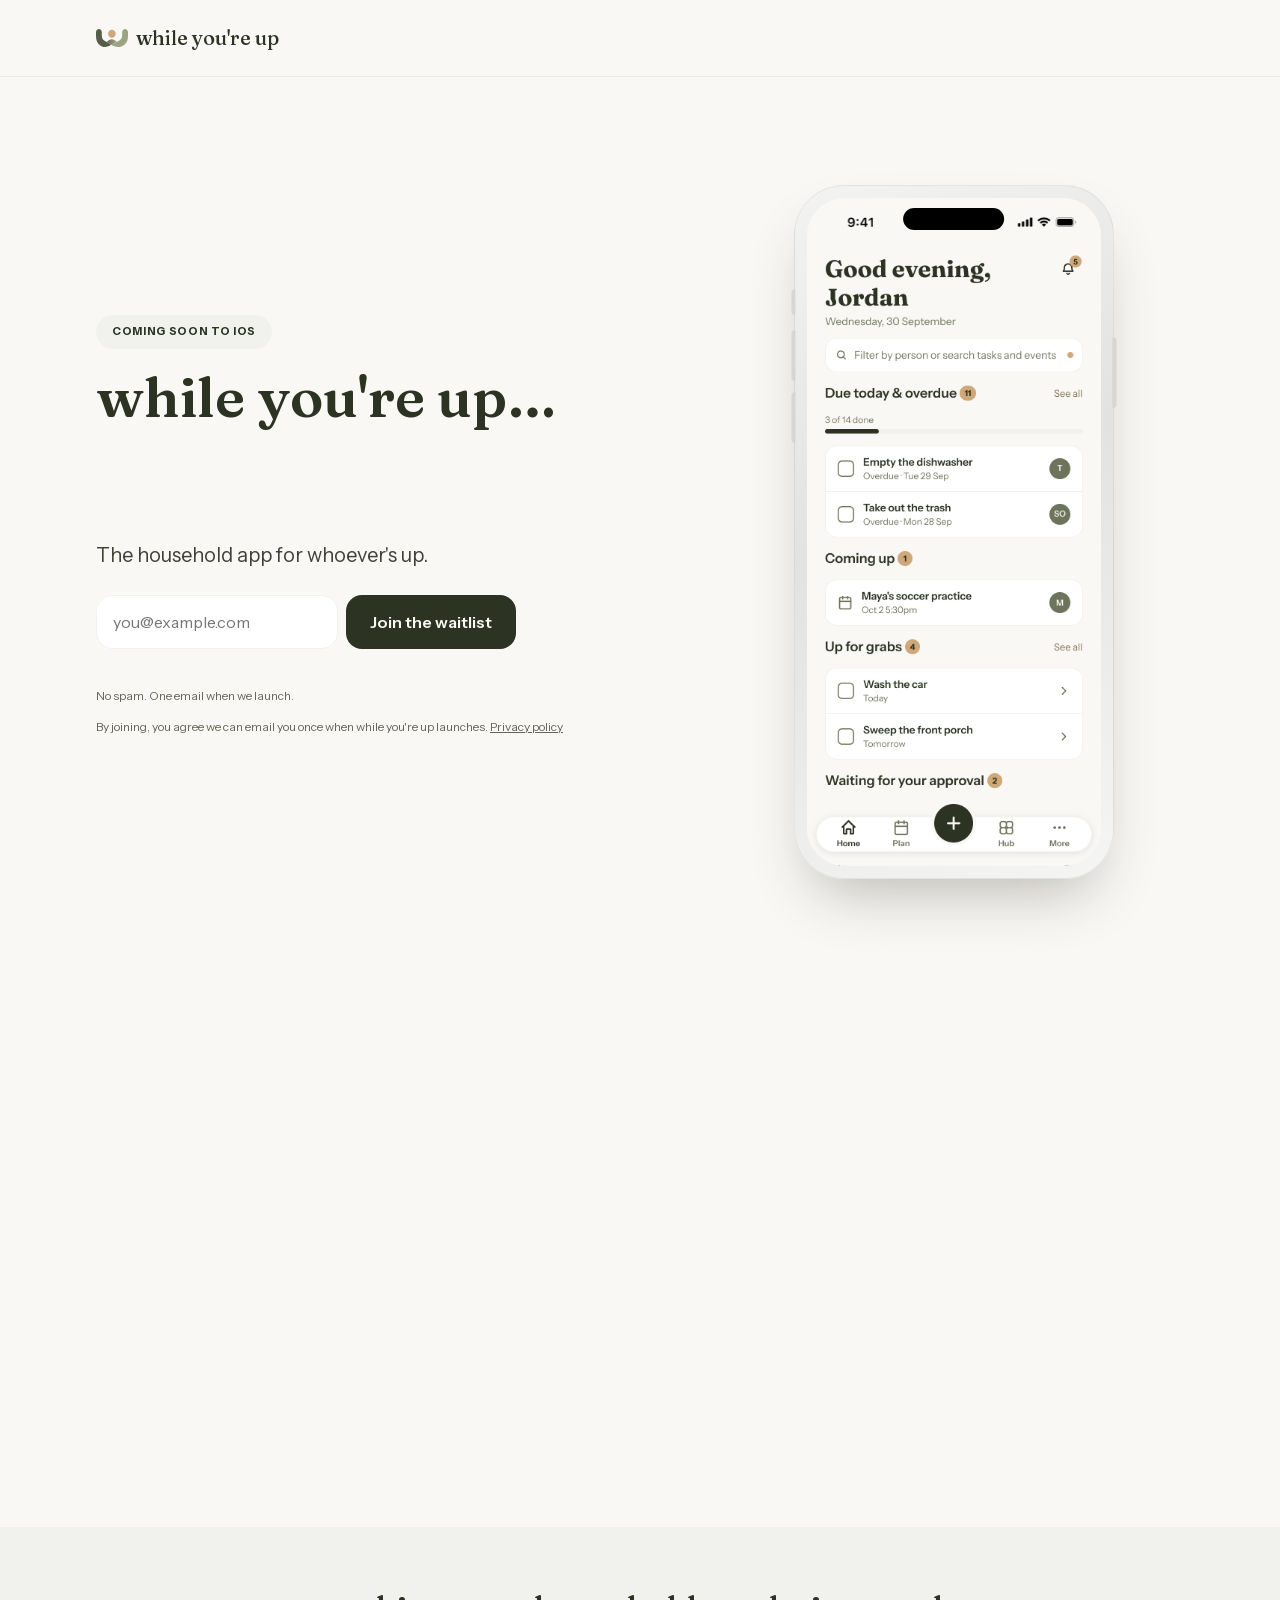
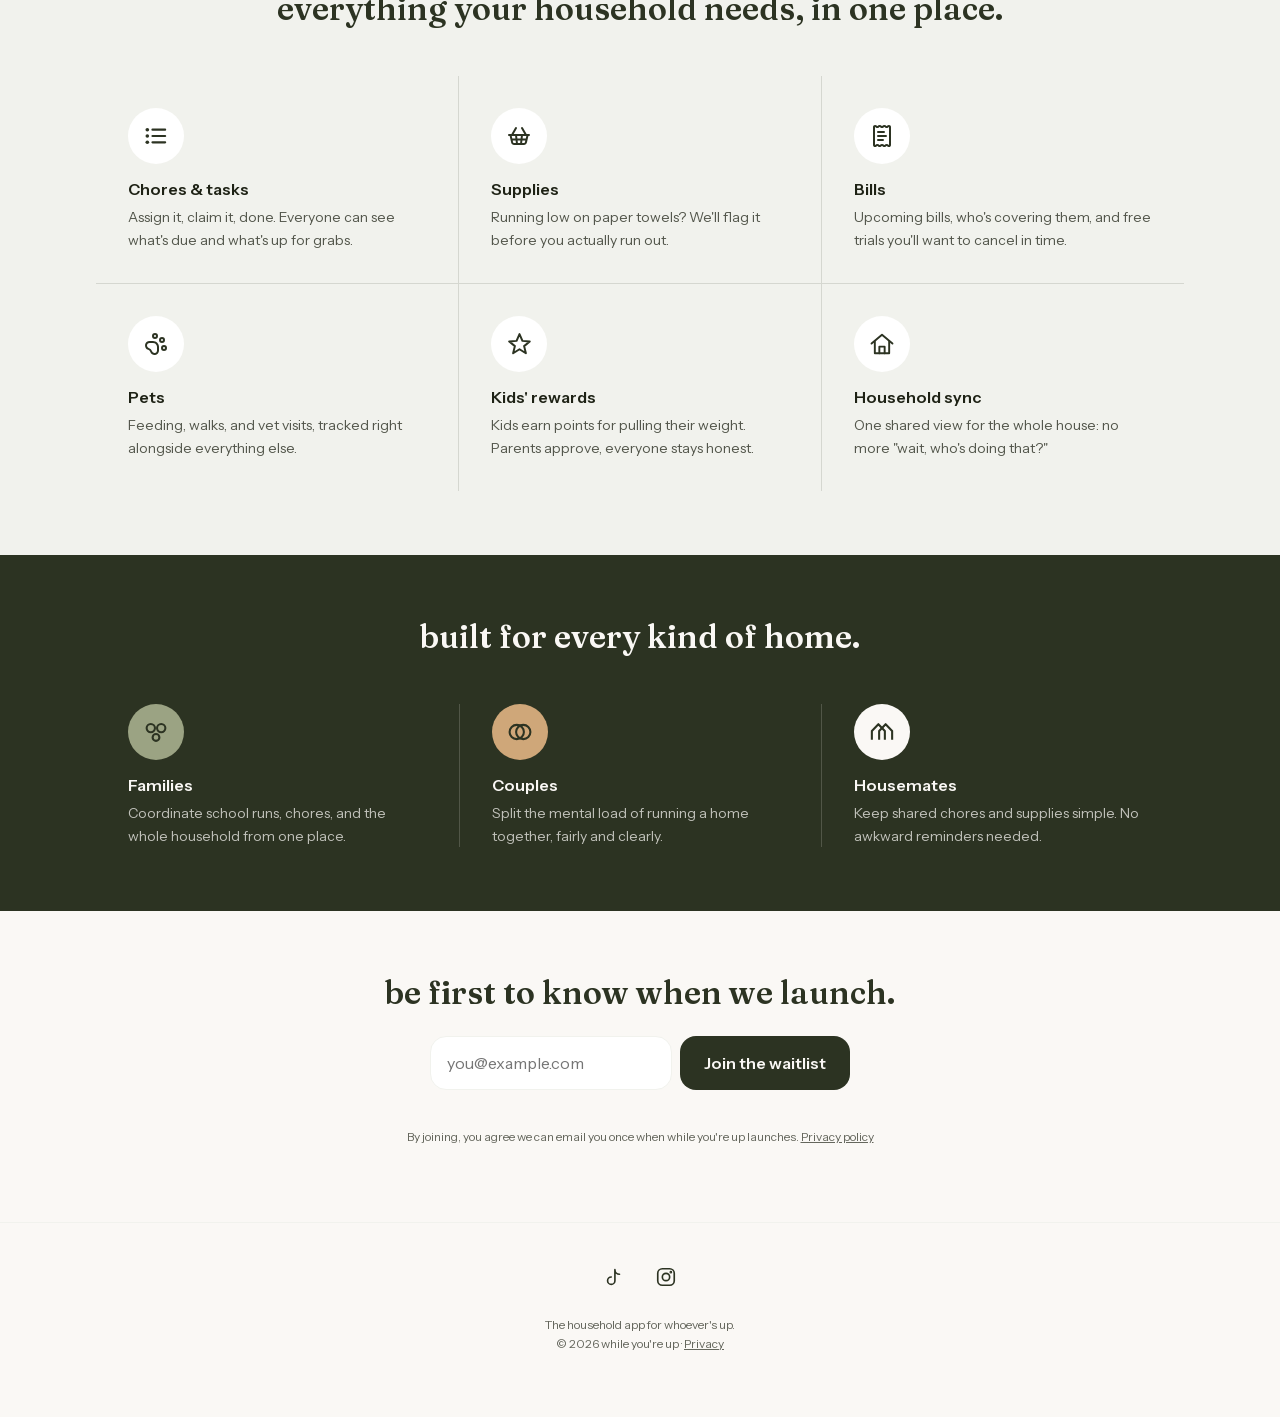
==== index.html @ 66140756 "Supplies: use Figma shopping-basket icon, size to match others Co-Authored-By: Claude Sonnet 5.5 <no" ====
<!doctype html>
<html lang="en">
<head>
  <meta charset="utf-8" />
  <meta name="viewport" content="width=device-width, initial-scale=1" />
  <!-- The page is light-only by design (the phone mockup is a light-mode
       screenshot); this tells browsers not to auto-dark-mode native
       controls/scrollbars to match OS dark mode, which would clash with
       our explicit colors. A real dark theme would need a matching dark
       Figma export for the hero screenshot — see README. -->
  <meta name="color-scheme" content="light" />
  <title>while you're up: the household app for whoever's up.</title>
  <meta name="description" content="while you're up brings chores, kids, pets, supplies, and subscriptions into one shared home base. Join the waitlist." />

  <!-- Open Graph / Twitter Card — without these, link previews (iMessage,
       WhatsApp, Slack, etc.) guess at a preview image themselves, which
       was picking the large hero phone screenshot and rendering it at
       full size. This pins a purpose-built, properly-sized image instead. -->
  <meta property="og:type" content="website" />
  <meta property="og:url" content="https://www.whileyoureup.app/" />
  <meta property="og:title" content="while you're up: the household app for whoever's up." />
  <meta property="og:description" content="while you're up brings chores, kids, pets, supplies, and subscriptions into one shared home base. Join the waitlist." />
  <meta property="og:image" content="https://www.whileyoureup.app/assets/og-image.png" />
  <meta property="og:image:width" content="1200" />
  <meta property="og:image:height" content="630" />
  <meta name="twitter:card" content="summary_large_image" />
  <meta name="twitter:title" content="while you're up: the household app for whoever's up." />
  <meta name="twitter:description" content="while you're up brings chores, kids, pets, supplies, and subscriptions into one shared home base. Join the waitlist." />
  <meta name="twitter:image" content="https://www.whileyoureup.app/assets/og-image.png" />

  <!-- Square favicon set. The old one pointed at logo-mark.svg, which is a
       wide 369x197 mark with preserveAspectRatio="none", so tabs stretched
       it into a square. These are properly square, on a cream tile. -->
  <link rel="icon" href="/favicon.ico" sizes="48x48" />
  <link rel="icon" href="assets/favicon.svg" type="image/svg+xml" />
  <link rel="icon" href="assets/favicon-32.png" type="image/png" sizes="32x32" />
  <link rel="icon" href="assets/favicon-192.png" type="image/png" sizes="192x192" />
  <link rel="apple-touch-icon" href="assets/apple-touch-icon.png" />
  <link rel="stylesheet" href="css/tokens.css?v=17" />
  <link rel="stylesheet" href="css/styles.css?v=20" />
</head>
<body>
  <header class="site-header">
    <div class="wrap">
      <a class="brand" href="#top">
        <img src="assets/logo-mark.svg" alt="" />
        <span>while you're up</span>
      </a>
    </div>
  </header>

  <main id="top">
    <section class="hero">
      <div class="phone-scroll-track" data-phone-track>
        <div class="phone-sticky">
          <div class="wrap">
            <div class="hero-copy">
              <span class="badge">coming soon to iOS</span>
              <h1>while you're up&hellip;</h1>

              <div class="message-carousel" aria-hidden="true">
                <p class="message-bubble">Can you feed the cat</p>
                <p class="message-bubble">Can you take the bin out</p>
                <p class="message-bubble">Can you pick Maya up from school</p>
                <p class="message-bubble">Cancel that free trial before we get charged</p>
                <p class="message-bubble">Can you grab more dishwasher tablets</p>
              </div>

              <p class="subhead">The household app for whoever's up.</p>

              <div data-waitlist-block>
                <form data-waitlist-form class="signup-form">
                  <label for="email" class="sr-only">Email</label>
                  <input type="email" id="email" name="email" required placeholder="you@example.com" data-waitlist-email autocomplete="email" />
                  <input type="text" name="company" tabindex="-1" autocomplete="off" data-waitlist-honeypot
                         style="position:absolute; left:-9999px; width:1px; height:1px; opacity:0;" aria-hidden="true" />
                  <button type="submit" data-waitlist-submit>Join the waitlist</button>
                </form>
                <p class="form-message" data-waitlist-message role="status"></p>
                <p class="trust-line">No spam. One email when we launch.</p>
                <p class="trust-line">By joining, you agree we can email you once when while you're up launches. <a href="/privacy.html">Privacy policy</a></p>

                <div class="success-state" data-waitlist-success hidden>
                  <h2>you're on the list</h2>
                  <p>we'll email you the moment while you're up is available.</p>
                </div>
              </div>
            </div>

            <div class="hero-visual">
              <div class="iphone-frame">
                <div class="iphone-dynamic-island"></div>
                <div class="iphone-side-button iphone-action-button"></div>
                <div class="iphone-side-button iphone-volume-up"></div>
                <div class="iphone-side-button iphone-volume-down"></div>
                <div class="iphone-side-button iphone-power-button"></div>
                <div class="iphone-screen" data-phone-viewport>
                  <img class="iphone-status-bar" src="assets/status-bar.png" alt="" />
                  <img class="iphone-content" src="assets/hero-content-scroll.png"
                       alt="while you're up app home screen showing due today and overdue tasks, upcoming events, up for grabs, approvals, running low supplies, renewing subscriptions, and kids' points"
                       data-phone-content />
                  <img class="iphone-bottom-nav" src="assets/bottom-nav.png" alt="" />
                </div>
              </div>
            </div>
          </div>
        </div>
      </div>
    </section>

    <section class="features">
      <div class="wrap">
        <h2>everything your household needs, in one place.</h2>
        <div class="feature-grid">
          <div class="feature-card">
            <div class="feature-icon"><img src="assets/icons/icon-chores.svg" alt="" /></div>
            <h3>Chores &amp; tasks</h3>
            <p>Assign it, claim it, done. Everyone can see what's due and what's up for grabs.</p>
          </div>
          <div class="feature-card">
            <div class="feature-icon"><img src="assets/icons/icon-supplies.svg" alt="" /></div>
            <h3>Supplies</h3>
            <p>Running low on paper towels? We'll flag it before you actually run out.</p>
          </div>
          <div class="feature-card">
            <div class="feature-icon"><img src="assets/icons/icon-bills.svg" alt="" /></div>
            <h3>Bills</h3>
            <p>Upcoming bills, who's covering them, and free trials you'll want to cancel in time.</p>
          </div>
          <div class="feature-card">
            <div class="feature-icon"><img src="assets/icons/icon-pets.svg" alt="" /></div>
            <h3>Pets</h3>
            <p>Feeding, walks, and vet visits, tracked right alongside everything else.</p>
          </div>
          <div class="feature-card">
            <div class="feature-icon"><img src="assets/icons/icon-points.svg" alt="" /></div>
            <h3>Kids' rewards</h3>
            <p>Kids earn points for pulling their weight. Parents approve, everyone stays honest.</p>
          </div>
          <div class="feature-card">
            <div class="feature-icon"><img src="assets/icons/icon-household.svg" alt="" /></div>
            <h3>Household sync</h3>
            <p>One shared view for the whole house: no more "wait, who's doing that?"</p>
          </div>
        </div>
      </div>
    </section>

    <section class="households">
      <div class="wrap">
        <h2>built for every kind of home.</h2>
        <div class="household-grid">
          <div class="household-item">
            <div class="household-icon household-icon-sage"><img src="assets/icons/icon-families.svg" alt="" /></div>
            <h3>Families</h3>
            <p>Coordinate school runs, chores, and the whole household from one place.</p>
          </div>
          <div class="household-item">
            <div class="household-icon household-icon-tan"><img src="assets/icons/icon-couples.svg" alt="" /></div>
            <h3>Couples</h3>
            <p>Split the mental load of running a home together, fairly and clearly.</p>
          </div>
          <div class="household-item">
            <div class="household-icon household-icon-cream"><img src="assets/icons/icon-housemates.svg" alt="" /></div>
            <h3>Housemates</h3>
            <p>Keep shared chores and supplies simple. No awkward reminders needed.</p>
          </div>
        </div>
      </div>
    </section>

    <section class="cta-secondary">
      <div class="wrap">
        <h2>be first to know when we launch.</h2>

        <div data-waitlist-block>
          <form data-waitlist-form class="signup-form">
            <label for="email-2" class="sr-only">Email</label>
            <input type="email" id="email-2" name="email" required placeholder="you@example.com" data-waitlist-email autocomplete="email" />
            <input type="text" name="company" tabindex="-1" autocomplete="off" data-waitlist-honeypot
                   style="position:absolute; left:-9999px; width:1px; height:1px; opacity:0;" aria-hidden="true" />
            <button type="submit" data-waitlist-submit>Join the waitlist</button>
          </form>
          <p class="form-message" data-waitlist-message role="status"></p>
          <p class="trust-line">By joining, you agree we can email you once when while you're up launches. <a href="/privacy.html">Privacy policy</a></p>

          <div class="success-state" data-waitlist-success hidden>
            <h3>you're on the list</h3>
            <p>we'll email you the moment while you're up is available.</p>
          </div>
        </div>
      </div>
    </section>
  </main>

  <footer class="site-footer">
    <div class="wrap">
      <ul class="social-links">
        <li>
          <a href="https://www.tiktok.com/@whileyoureupapp" target="_blank" rel="noopener noreferrer" aria-label="while you're up on TikTok (opens in a new tab)">
            <svg viewBox="0 0 24 24" width="22" height="22" fill="none" stroke="currentColor" stroke-width="1.8" stroke-linecap="round" stroke-linejoin="round" aria-hidden="true" focusable="false"><path d="M9 12a4 4 0 1 0 4 4V4a5 5 0 0 0 5 5"/></svg>
          </a>
        </li>
        <li>
          <a href="https://www.instagram.com/whileyoureupapp" target="_blank" rel="noopener noreferrer" aria-label="while you're up on Instagram (opens in a new tab)">
            <svg viewBox="0 0 24 24" width="22" height="22" fill="none" stroke="currentColor" stroke-width="1.8" stroke-linecap="round" stroke-linejoin="round" aria-hidden="true" focusable="false"><rect x="3" y="3" width="18" height="18" rx="5"/><circle cx="12" cy="12" r="4"/><circle cx="17.3" cy="6.7" r="0.6" fill="currentColor"/></svg>
          </a>
        </li>
      </ul>
      <p class="footer-text">The household app for whoever's up.</p>
      <p class="footer-text">&copy; 2026 while you're up · <a href="/privacy.html">Privacy</a></p>
    </div>
  </footer>

  <script type="module" src="js/app.js?v=2"></script>
  <script src="js/phone-scroll.js?v=5"></script>
</body>
</html>
---- css/tokens.css ----
/*
 * Design tokens — sourced directly from Figma file "While You're Up — Design"
 * (fileKey 4DgEdesJbAXD0QEsbEUUnP): Brand Overview (node 0:1) + Design System
 * (node 56:2) pages. Do not hand-edit values here without checking Figma first.
 */

:root {
  /* Color primitives */
  --color-forest-dark: #2C3322;   /* primary brand / headings */
  --color-sage-green: #9BA383;    /* secondary actions */
  --color-warm-tan: #CFA779;      /* accent / alerts / spotlight */
  --color-cream-base: #FAF8F5;    /* background */
  --color-neutral-dark: #1E2215;  /* body text */
  --color-neutral-light: #F1F2ED; /* borders / dividers */
  --color-surface: #FFFFFF;

  /* Type */
  --font-display: 'Fraunces', serif;        /* headlines, lowercase wordmark styling */
  --font-body: 'Instrument Sans', sans-serif;

  --text-display: clamp(2.5rem, 5vw, 3.5rem);  /* Figma Display: Fraunces 32px, scaled up for a marketing hero */
  --text-heading: clamp(1.5rem, 3vw, 2rem);    /* Figma Heading: Fraunces 24px */
  --text-subhead: 1.25rem;                     /* Figma Subhead: Instrument Sans SemiBold 20px */
  --text-body: 0.875rem;                       /* Figma Body: Instrument Sans Regular 14px */
  --text-caption: 0.75rem;                     /* Figma Caption: 12px */
  --text-overline: 0.6875rem;                  /* Figma Overline: Bold 11px, all caps */

  /* Spacing — Figma's 8px grid */
  --space-1: 8px;
  --space-2: 16px;
  --space-3: 24px;
  --space-4: 32px;
  --space-5: 48px;
  --space-6: 64px;

  /* Radii — Figma Radii & Spacing board */
  --radius-small: 8px;
  --radius-medium: 16px;
  --radius-large: 32px;
  --radius-full: 999px;
}
---- css/styles.css ----
/* Layout & components — built on tokens.css (Figma-sourced values only). */

/* Self-hosted fonts (SIL OFL 1.1, see fonts/OFL-*.txt). Same variable woff2
   files Google Fonts served; only the weights/styles this CSS uses. */
@font-face {
  font-family: 'Fraunces';
  font-style: normal;
  font-weight: 500 600;
  font-display: swap;
  src: url('../fonts/fraunces-latin-ext.woff2') format('woff2');
  unicode-range: U+0100-02BA, U+02BD-02C5, U+02C7-02CC, U+02CE-02D7, U+02DD-02FF, U+0304, U+0308, U+0329, U+1D00-1DBF, U+1E00-1E9F, U+1EF2-1EFF, U+2020, U+20A0-20AB, U+20AD-20C4, U+2113, U+2C60-2C7F, U+A720-A7FF;
}
@font-face {
  font-family: 'Fraunces';
  font-style: normal;
  font-weight: 500 600;
  font-display: swap;
  src: url('../fonts/fraunces-latin.woff2') format('woff2');
  unicode-range: U+0000-00FF, U+0131, U+0152-0153, U+02BB-02BC, U+02C6, U+02DA, U+02DC, U+0304, U+0308, U+0329, U+2000-206F, U+20AC, U+2122, U+2191, U+2193, U+2212, U+2215, U+FEFF, U+FFFD;
}
@font-face {
  font-family: 'Fraunces';
  font-style: italic;
  font-weight: 400;
  font-display: swap;
  src: url('../fonts/fraunces-italic-latin-ext.woff2') format('woff2');
  unicode-range: U+0100-02BA, U+02BD-02C5, U+02C7-02CC, U+02CE-02D7, U+02DD-02FF, U+0304, U+0308, U+0329, U+1D00-1DBF, U+1E00-1E9F, U+1EF2-1EFF, U+2020, U+20A0-20AB, U+20AD-20C4, U+2113, U+2C60-2C7F, U+A720-A7FF;
}
@font-face {
  font-family: 'Fraunces';
  font-style: italic;
  font-weight: 400;
  font-display: swap;
  src: url('../fonts/fraunces-italic-latin.woff2') format('woff2');
  unicode-range: U+0000-00FF, U+0131, U+0152-0153, U+02BB-02BC, U+02C6, U+02DA, U+02DC, U+0304, U+0308, U+0329, U+2000-206F, U+20AC, U+2122, U+2191, U+2193, U+2212, U+2215, U+FEFF, U+FFFD;
}
@font-face {
  font-family: 'Instrument Sans';
  font-style: normal;
  font-weight: 400 700;
  font-display: swap;
  src: url('../fonts/instrument-sans-latin-ext.woff2') format('woff2');
  unicode-range: U+0100-02BA, U+02BD-02C5, U+02C7-02CC, U+02CE-02D7, U+02DD-02FF, U+0304, U+0308, U+0329, U+1D00-1DBF, U+1E00-1E9F, U+1EF2-1EFF, U+2020, U+20A0-20AB, U+20AD-20C4, U+2113, U+2C60-2C7F, U+A720-A7FF;
}
@font-face {
  font-family: 'Instrument Sans';
  font-style: normal;
  font-weight: 400 700;
  font-display: swap;
  src: url('../fonts/instrument-sans-latin.woff2') format('woff2');
  unicode-range: U+0000-00FF, U+0131, U+0152-0153, U+02BB-02BC, U+02C6, U+02DA, U+02DC, U+0304, U+0308, U+0329, U+2000-206F, U+20AC, U+2122, U+2191, U+2193, U+2212, U+2215, U+FEFF, U+FFFD;
}

*, *::before, *::after { box-sizing: border-box; }

html {
  scroll-behavior: smooth;
  color-scheme: light; /* mirrors the <meta name="color-scheme"> in index.html */
}

body {
  margin: 0;
  background: var(--color-cream-base);
  color: var(--color-neutral-dark);
  font-family: var(--font-body);
  font-size: var(--text-body);
  line-height: 1.6;
  -webkit-font-smoothing: antialiased;
}

h1, h2, h3 {
  font-family: var(--font-display);
  color: var(--color-forest-dark);
  margin: 0;
  line-height: 1.15;
}

a { color: inherit; }

.sr-only {
  position: absolute;
  width: 1px;
  height: 1px;
  padding: 0;
  margin: -1px;
  overflow: hidden;
  clip: rect(0, 0, 0, 0);
  white-space: nowrap;
  border: 0;
}

.wrap {
  max-width: 1120px;
  margin: 0 auto;
  padding: 0 var(--space-2);
}

/* Header */
.site-header {
  position: sticky;
  top: 0;
  z-index: 50; /* explicit stacking so it renders above the hero's sticky phone, regardless of DOM order */
  padding: var(--space-2) 0;
  background: var(--color-cream-base);
  border-bottom: 1px solid rgba(44, 51, 34, 0.08);
}

.brand {
  display: inline-flex;
  align-items: center;
  gap: var(--space-1);
  text-decoration: none;
  padding: 6px 0; /* brings the tap target closer to the 44px touch-target minimum (was 32px) */
}

.brand img {
  width: 32px;
  height: auto;
  display: block;
}

.brand span {
  font-family: var(--font-display);
  font-size: 1.25rem;
  color: var(--color-forest-dark);
}

/* Hero */
.hero {
  padding: var(--space-4) 0 var(--space-6);
}

.hero .wrap {
  display: grid;
  grid-template-columns: 1.1fr 0.9fr;
  gap: var(--space-6);
  align-items: center;
}

.badge {
  display: inline-block;
  background: var(--color-neutral-light);
  color: var(--color-forest-dark);
  font-size: var(--text-overline);
  font-weight: 700;
  letter-spacing: 0.06em;
  text-transform: uppercase;
  padding: var(--space-1) var(--space-2);
  border-radius: var(--radius-full);
  margin-bottom: var(--space-2);
}

.hero h1 {
  font-size: var(--text-display);
  font-weight: 600;
}

.hero .subhead {
  margin-top: var(--space-2);
  font-size: var(--text-subhead);
  color: var(--color-neutral-dark);
  opacity: 0.85;
  max-width: 44ch;
}

/* Rolling message carousel — one chat-style pill visible at a time,
   sized noticeably smaller than the headline (italic "Brand Personality"
   Fraunces style from the brand board, but a lighter touch) directly
   below it. Each pill fades + slides in, holds, then fades + slides
   out, staggered by animation-delay so exactly one is ever visible.
   Purely decorative/ambient (aria-hidden), CSS-only, and paused (first
   message shown static) for reduced-motion. */
.message-carousel {
  position: relative;
  min-height: 70px; /* fits one line at this type size; grows for wrapped text at larger text sizes instead of clipping it */
  margin: var(--space-1) 0 var(--space-4);
}

.message-bubble {
  position: absolute;
  top: 50%;
  left: 0;
  margin: 0;
  background: var(--color-surface);
  border: 1px solid var(--color-neutral-light);
  border-radius: var(--radius-large);
  padding: var(--space-2) var(--space-3);
  font-family: var(--font-display);
  font-style: italic;
  font-weight: 400;
  font-size: clamp(0.875rem, 2.2vw, 1.375rem);
  line-height: 1.3;
  color: var(--color-forest-dark);
  width: max-content;
  max-width: 100%;
  /* No white-space:nowrap: at larger browser/OS text sizes this must be
     allowed to wrap instead of overflowing the viewport unreadably
     (WCAG 1.4.4/1.4.10). It still renders on one line at normal sizes
     because the pill hugs its content width. */
  opacity: 0;
  transform: translateY(calc(-50% + 10px));
  animation: message-fade-cycle 20s ease-in-out infinite;
}

.message-bubble:nth-child(1) { animation-delay: 0s; }
.message-bubble:nth-child(2) { animation-delay: 4s; }
.message-bubble:nth-child(3) { animation-delay: 8s; }
.message-bubble:nth-child(4) { animation-delay: 12s; }
.message-bubble:nth-child(5) { animation-delay: 16s; }

@keyframes message-fade-cycle {
  0%   { opacity: 0; transform: translateY(calc(-50% + 10px)); }
  4%   { opacity: 1; transform: translateY(-50%); }
  16%  { opacity: 1; transform: translateY(-50%); }
  20%  { opacity: 0; transform: translateY(calc(-50% - 10px)); }
  100% { opacity: 0; transform: translateY(calc(-50% - 10px)); }
}

@media (prefers-reduced-motion: reduce) {
  .message-bubble { animation: none; opacity: 0; }
  .message-bubble:first-child { opacity: 1; transform: translateY(-50%); }
}

.hero-visual {
  display: flex;
  justify-content: center;
}

/* Scroll-driven phone mockup — a tall track wrapping the whole hero row.
   Scrolling through the track drives the app screenshot's internal scroll
   (via JS translateY in phone-scroll.js) while the hero copy + phone stay
   pinned together; once the content is fully revealed, they unstick and
   the page continues normally into the next section. */
.phone-scroll-track {
  position: relative;
  width: 100%;
}

.phone-sticky {
  position: sticky;
  /* --header-h is measured and kept in sync by phone-scroll.js, so the
     sticky phone/copy never sit partly behind the fixed header. */
  top: calc(12vh + var(--header-h, 64px));
}


.iphone-frame {
  position: relative;
  width: 100%;
  max-width: 320px;
  aspect-ratio: 430 / 932; /* iPhone 17 Pro Max screen proportions */
  background: linear-gradient(155deg, #f3f3f1 0%, #e2e2e0 45%, #f5f5f3 100%); /* silver/titanium finish, calmer than a black frame */
  border: 1px solid rgba(0, 0, 0, 0.06);
  border-radius: 50px;
  padding: 12px;
  box-shadow: 0 30px 60px -20px rgba(30, 34, 21, 0.3);
}

.iphone-dynamic-island {
  position: absolute;
  top: 22px;
  left: 50%;
  transform: translateX(-50%);
  width: 32%;
  height: 3.2%;
  background: #000; /* always black on-device, regardless of finish */
  border-radius: 999px;
  z-index: 3;
}

.iphone-side-button {
  position: absolute;
  background: #d6d6d4;
  box-shadow: 0 0 0 0.5px rgba(0, 0, 0, 0.08);
}

.iphone-action-button {
  left: -3px;
  top: 15%;
  width: 3px;
  height: 3.5%;
  border-radius: 2px 0 0 2px;
}

.iphone-volume-up, .iphone-volume-down {
  left: -3px;
  width: 3px;
  height: 7%;
  border-radius: 2px 0 0 2px;
}

.iphone-volume-up { top: 21%; }
.iphone-volume-down { top: 30%; }

.iphone-power-button {
  right: -3px;
  top: 22%;
  width: 3px;
  height: 10%;
  border-radius: 0 2px 2px 0;
}

.iphone-screen {
  position: relative;
  width: 100%;
  height: 100%;
  overflow: hidden;
  border-radius: 38px;
  background: var(--color-cream-base);
}

.iphone-status-bar,
.iphone-bottom-nav {
  position: absolute;
  left: 0;
  width: 100%;
  display: block;
  z-index: 2;
  pointer-events: none;
}

.iphone-status-bar { top: 0; }

.iphone-bottom-nav {
  bottom: 0;
  /* Padding (not a bottom offset) lifts the pill off the screen's rounded
     corner while the background fills that strip — otherwise scrolling
     content would show through the gap left underneath the nav image. */
  box-sizing: border-box;
  padding-bottom: 2.5%;
  background: var(--color-cream-base);
}

.iphone-content {
  position: absolute;
  top: 6.6%; /* matches the status bar's proportional height */
  left: 0;
  width: 100%;
  display: block;
  pointer-events: none;
  user-select: none;
  will-change: transform;
  backface-visibility: hidden; /* keeps this pinned to its own compositor layer on iOS Safari instead of re-promoting mid-scroll */
}

/* Signup form */
.signup-form {
  display: flex;
  gap: var(--space-1);
  margin-top: var(--space-3);
  max-width: 420px;
}

.signup-form input[type="email"] {
  flex: 1;
  padding: var(--space-2);
  border-radius: var(--radius-medium);
  border: 1px solid var(--color-neutral-light);
  background: var(--color-surface);
  font-family: var(--font-body);
  font-size: 1rem;
  color: var(--color-neutral-dark);
}

.signup-form input[type="email"]:focus {
  outline: 2px solid var(--color-sage-green);
  outline-offset: 1px;
}

.signup-form button {
  background: var(--color-forest-dark);
  color: var(--color-cream-base);
  border: none;
  border-radius: var(--radius-medium);
  padding: 0 var(--space-3);
  font-family: var(--font-body);
  font-weight: 600;
  font-size: 1rem;
  cursor: pointer;
  white-space: nowrap;
}

.signup-form button:hover { background: var(--color-neutral-dark); }
.signup-form button:disabled { opacity: 0.6; cursor: default; }

.form-message {
  min-height: 1.4em;
  margin-top: var(--space-1);
  font-size: var(--text-caption);
  color: var(--color-forest-dark);
}

.form-message.is-error { color: #a1462f; }

.trust-line {
  margin-top: var(--space-1);
  font-size: var(--text-caption);
  color: var(--color-neutral-dark);
  opacity: 0.68; /* 0.6 measured ~4.25:1 against cream, just under WCAG AA's 4.5:1 for normal text */
}

.success-state {
  max-width: 420px;
  background: var(--color-surface);
  border: 1px solid var(--color-neutral-light);
  border-radius: var(--radius-medium);
  padding: var(--space-3);
  margin-top: var(--space-3);
}

.success-state h2,
.success-state h3 {
  font-size: var(--text-heading);
}

.success-state p {
  margin: var(--space-1) 0 0;
  opacity: 0.8;
}

/* Feature grid — a light tinted band (echoes the households band's
   divided-column structure below it, without repeating its dark green),
   with icon/type sizing matched to the households section: larger
   circular badges instead of small rounded-square icons, and hairline
   dividers instead of individual boxed cards. */
.features {
  background: var(--color-neutral-light);
  padding: var(--space-6) 0;
}

.features h2 {
  font-size: var(--text-heading);
  text-align: center;
  margin-bottom: var(--space-5);
}

/* Divider lines are the 1px grid gap showing through (background on the
   grid, card background painted over it) — this keeps every line the
   same length and continuous, unlike per-card borders which only span
   that card's own box and break across the row gap. */
.feature-grid {
  display: grid;
  grid-template-columns: repeat(3, 1fr);
  gap: 1px;
  background: rgba(44, 51, 34, 0.14);
}

.feature-card {
  background: var(--color-neutral-light);
  padding: var(--space-4);
}

.feature-icon {
  width: 56px;
  height: 56px;
  border-radius: 50%;
  background: var(--color-surface);
  display: flex;
  align-items: center;
  justify-content: center;
  margin-bottom: var(--space-2);
}

.feature-icon img {
  width: 26px;
  height: 26px;
  display: block;
}

/* The icons are drawn on different grids and have different natural
   proportions (a bullet list is wide and short, a receipt is tall), so one
   shared box makes some read bigger than others. These per-icon box sizes
   even out the drawn area; every viewBox is square, so scaling stays
   uniform. */
.feature-icon img[src$="icon-chores.svg"] { width: 28px; height: 28px; }
.feature-icon img[src$="icon-supplies.svg"],
.feature-icon img[src$="icon-bills.svg"],
.feature-icon img[src$="icon-pets.svg"],
.feature-icon img[src$="icon-household.svg"] { width: 24px; height: 24px; }
.feature-icon img[src$="icon-points.svg"] { width: 25px; height: 25px; }

.feature-card h3 {
  font-family: var(--font-body);
  font-size: 1rem;
  font-weight: 600;
  color: var(--color-neutral-dark);
}

.feature-card p {
  margin: var(--space-1) 0 0;
  font-size: var(--text-body);
  opacity: 0.75;
}

/* Target households — an inverse (dark) band to visually break from the
   light feature-card grid above: columns separated by hairline dividers
   rather than repeating the boxed white-card pattern. */
.households {
  background: var(--color-forest-dark);
  padding: var(--space-6) 0;
}

.households h2 {
  font-size: var(--text-heading);
  text-align: center;
  color: var(--color-cream-base);
  margin-bottom: var(--space-5);
}

.household-grid {
  display: grid;
  grid-template-columns: repeat(3, 1fr);
}

.household-item {
  padding: 0 var(--space-4);
}

.household-item + .household-item {
  border-left: 1px solid rgba(250, 248, 245, 0.18);
}

.household-icon {
  width: 56px;
  height: 56px;
  border-radius: 50%;
  display: flex;
  align-items: center;
  justify-content: center;
  margin-bottom: var(--space-2);
}

.household-icon img {
  width: 26px;
  height: 26px;
  display: block;
}

.household-icon-sage { background: var(--color-sage-green); }
.household-icon-tan { background: var(--color-warm-tan); }
.household-icon-cream { background: var(--color-cream-base); }

.household-item h3 {
  font-family: var(--font-body);
  font-size: 1rem;
  font-weight: 600;
  color: var(--color-cream-base);
}

.household-item p {
  margin: var(--space-1) 0 0;
  font-size: var(--text-body);
  color: var(--color-cream-base);
  opacity: 0.72;
}

/* Secondary CTA */
.cta-secondary {
  padding: var(--space-6) 0;
  text-align: center;
}

.cta-secondary h2 {
  font-size: var(--text-heading);
  margin-bottom: var(--space-2);
}

.cta-secondary .signup-form,
.cta-secondary .success-state {
  margin-left: auto;
  margin-right: auto;
}

/* Footer */
.site-footer {
  padding: var(--space-4) 0 var(--space-6);
  border-top: 1px solid var(--color-neutral-light);
  text-align: center;
  color: var(--color-neutral-dark);
  font-size: var(--text-caption);
}

/* Opacity lives on the text only (not the whole footer) so the social
   icons stay full-strength; 0.68 also clears WCAG AA contrast, which the
   old footer-wide 0.6 did not. */
.footer-text {
  margin: 0;
  opacity: 0.68;
}

.social-links {
  list-style: none;
  margin: 0 0 var(--space-2);
  padding: 0;
  display: flex;
  justify-content: center;
  gap: var(--space-1);
}

.social-links a {
  display: inline-flex;
  align-items: center;
  justify-content: center;
  width: 44px;
  height: 44px; /* 44px minimum touch target */
  border-radius: 50%;
  color: var(--color-forest-dark);
  transition: background-color 0.15s ease;
}

.social-links a:hover { background: var(--color-neutral-light); }
.social-links a:focus-visible {
  outline: 2px solid var(--color-sage-green);
  outline-offset: 2px;
}

@media (max-width: 860px) {
  .hero .wrap {
    grid-template-columns: 1fr;
  }
  .hero-visual { order: -1; }
  .iphone-frame { max-width: 240px; margin: 0 auto; }

  .feature-grid { grid-template-columns: 1fr; }
  .feature-card { padding: var(--space-4) 0; }

  .household-grid { grid-template-columns: 1fr; gap: var(--space-4); }
  .household-item { padding: 0; }
  .household-item + .household-item {
    border-left: none;
    border-top: 1px solid rgba(250, 248, 245, 0.18);
    padding-top: var(--space-4);
  }

  .signup-form { flex-direction: column; }
  .signup-form button { padding: var(--space-2); }
}
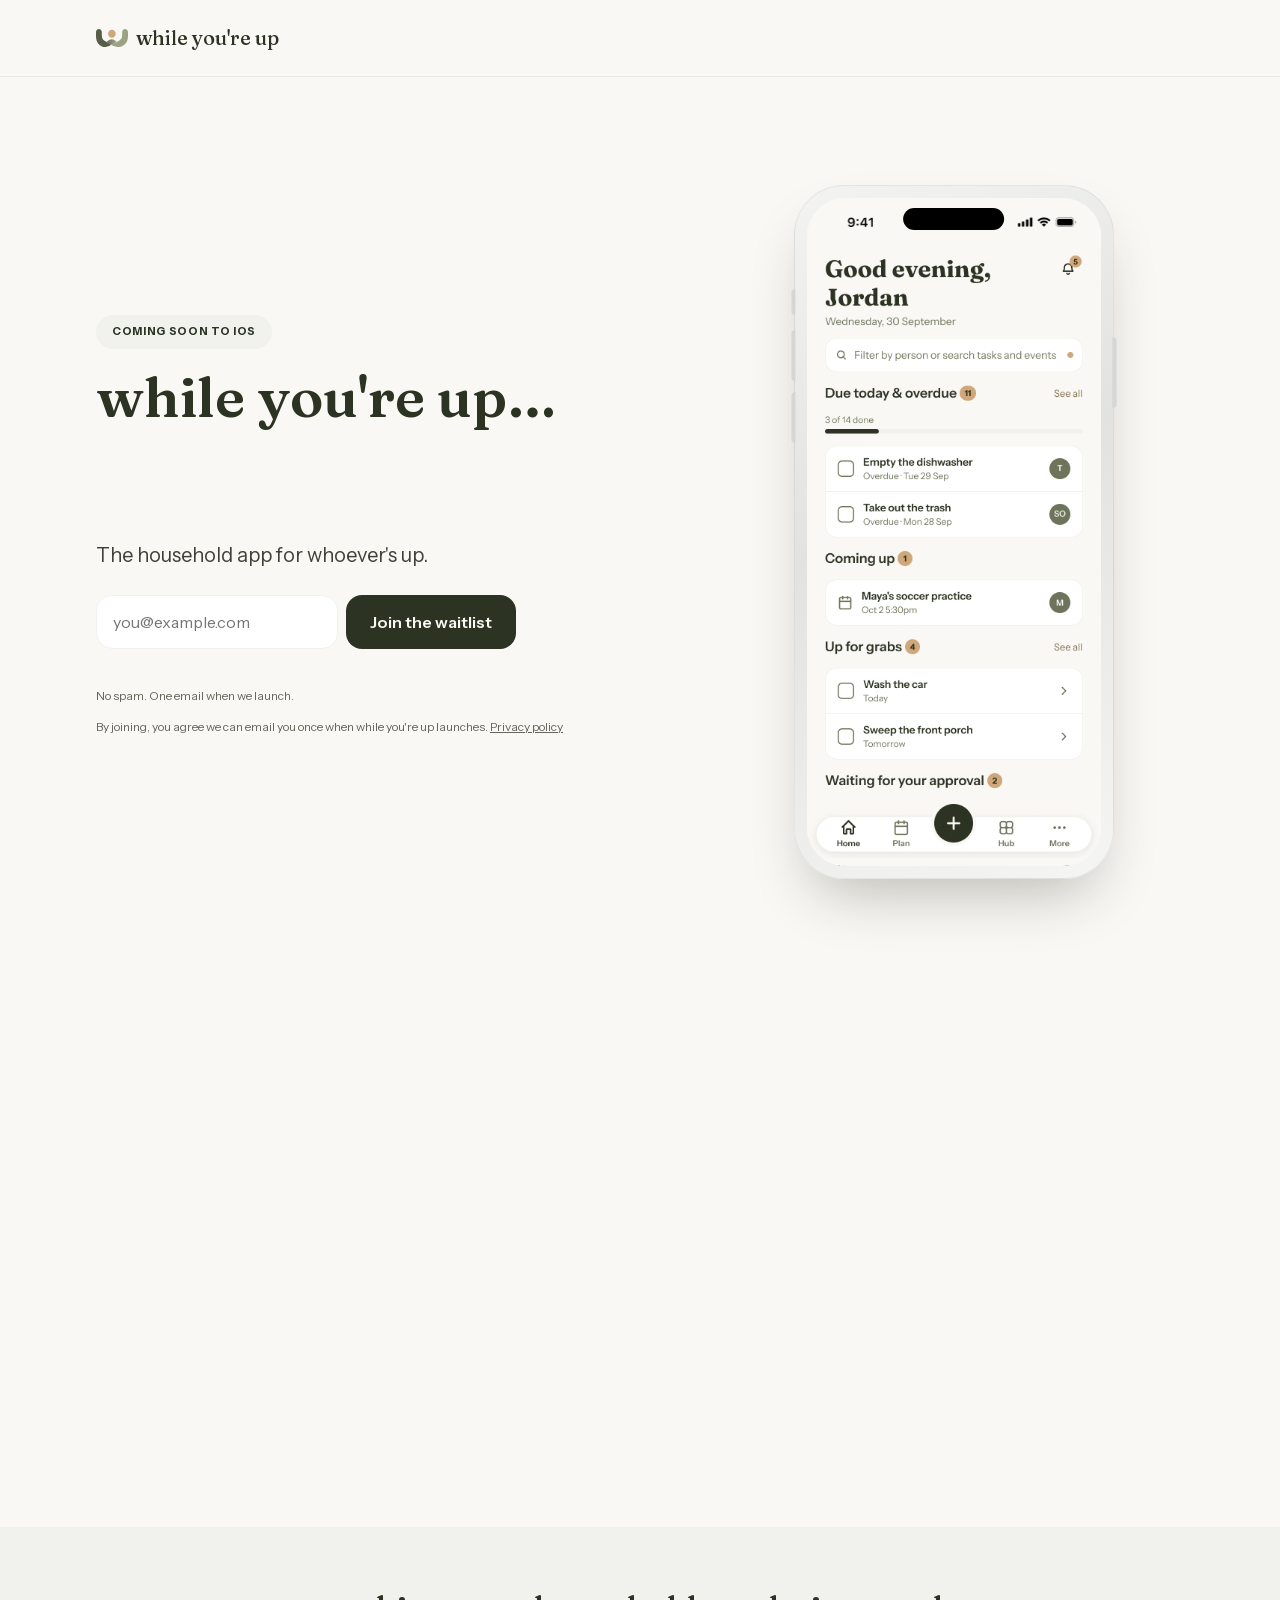
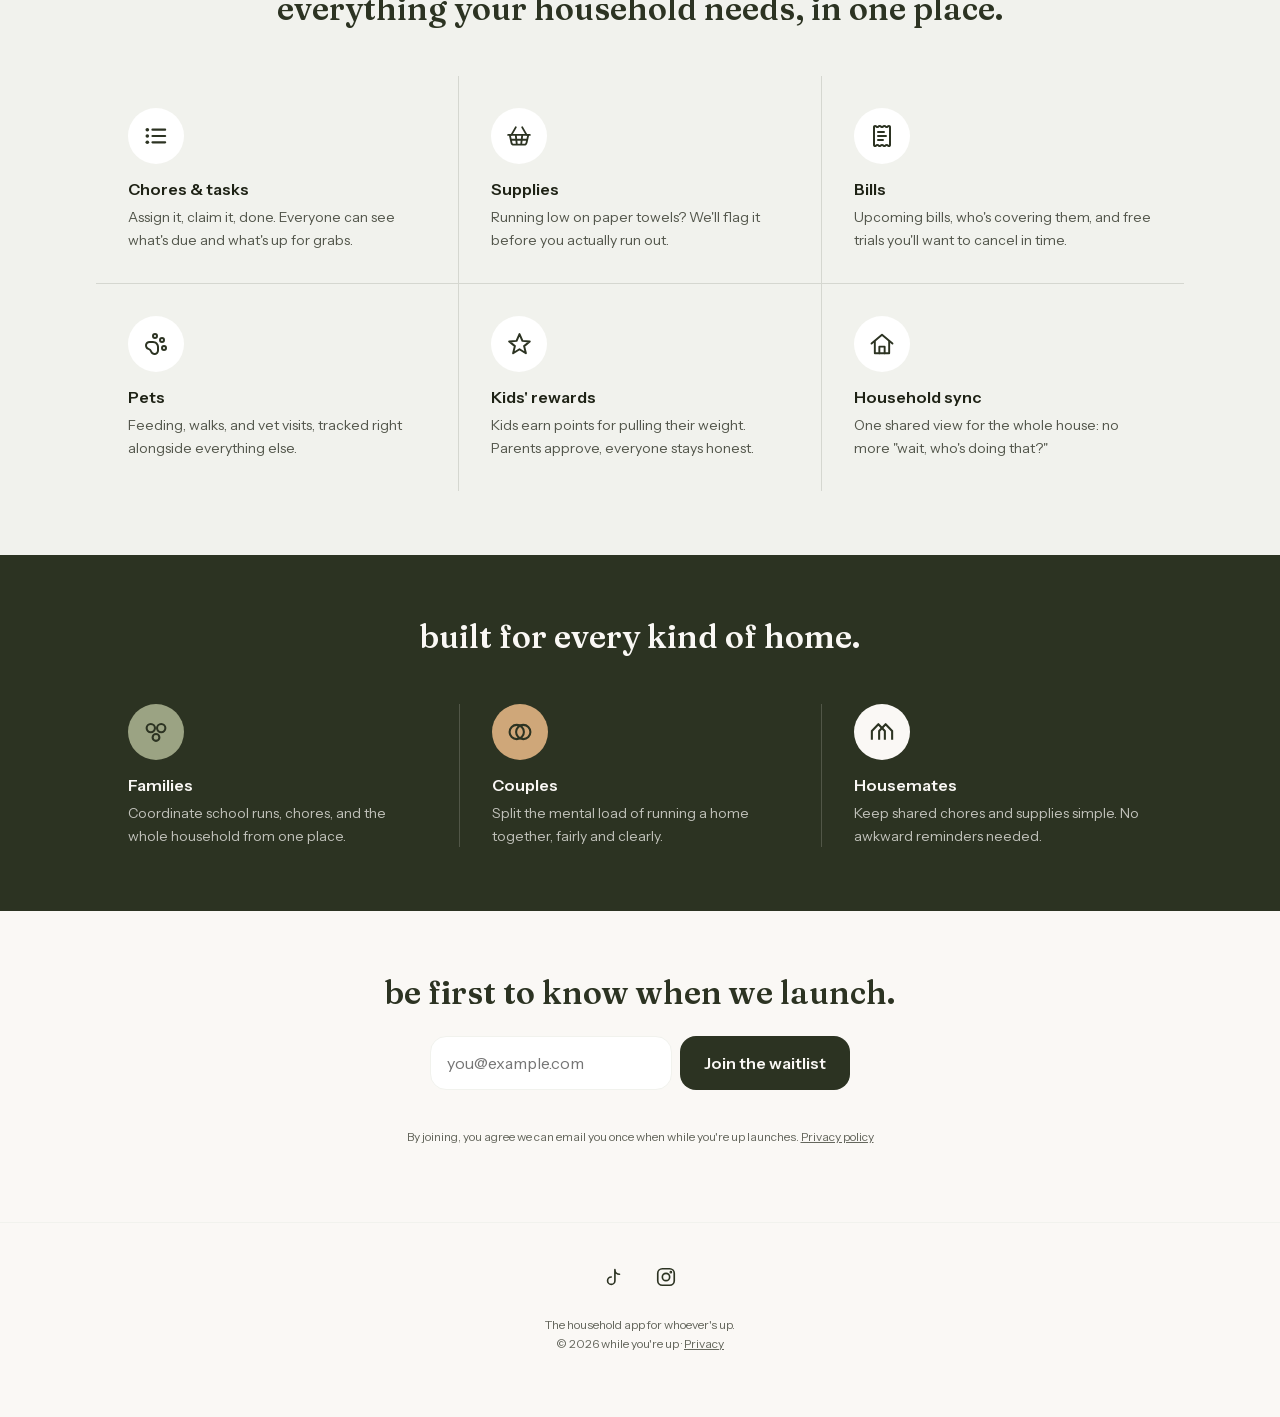
==== commit f859015b: "Supplies icon: restore default 26px box so it matches the others Co-Authored-By: Claude Sonnet 5.5 <" ====
--- a/index.html
+++ b/index.html
@@ -37,7 +37,7 @@
   <link rel="icon" href="assets/favicon-192.png" type="image/png" sizes="192x192" />
   <link rel="apple-touch-icon" href="assets/apple-touch-icon.png" />
   <link rel="stylesheet" href="css/tokens.css?v=17" />
-  <link rel="stylesheet" href="css/styles.css?v=20" />
+  <link rel="stylesheet" href="css/styles.css?v=21" />
 </head>
 <body>
   <header class="site-header">
--- a/css/styles.css
+++ b/css/styles.css
@@ -473,7 +473,6 @@
    even out the drawn area; every viewBox is square, so scaling stays
    uniform. */
 .feature-icon img[src$="icon-chores.svg"] { width: 28px; height: 28px; }
-.feature-icon img[src$="icon-supplies.svg"],
 .feature-icon img[src$="icon-bills.svg"],
 .feature-icon img[src$="icon-pets.svg"],
 .feature-icon img[src$="icon-household.svg"] { width: 24px; height: 24px; }
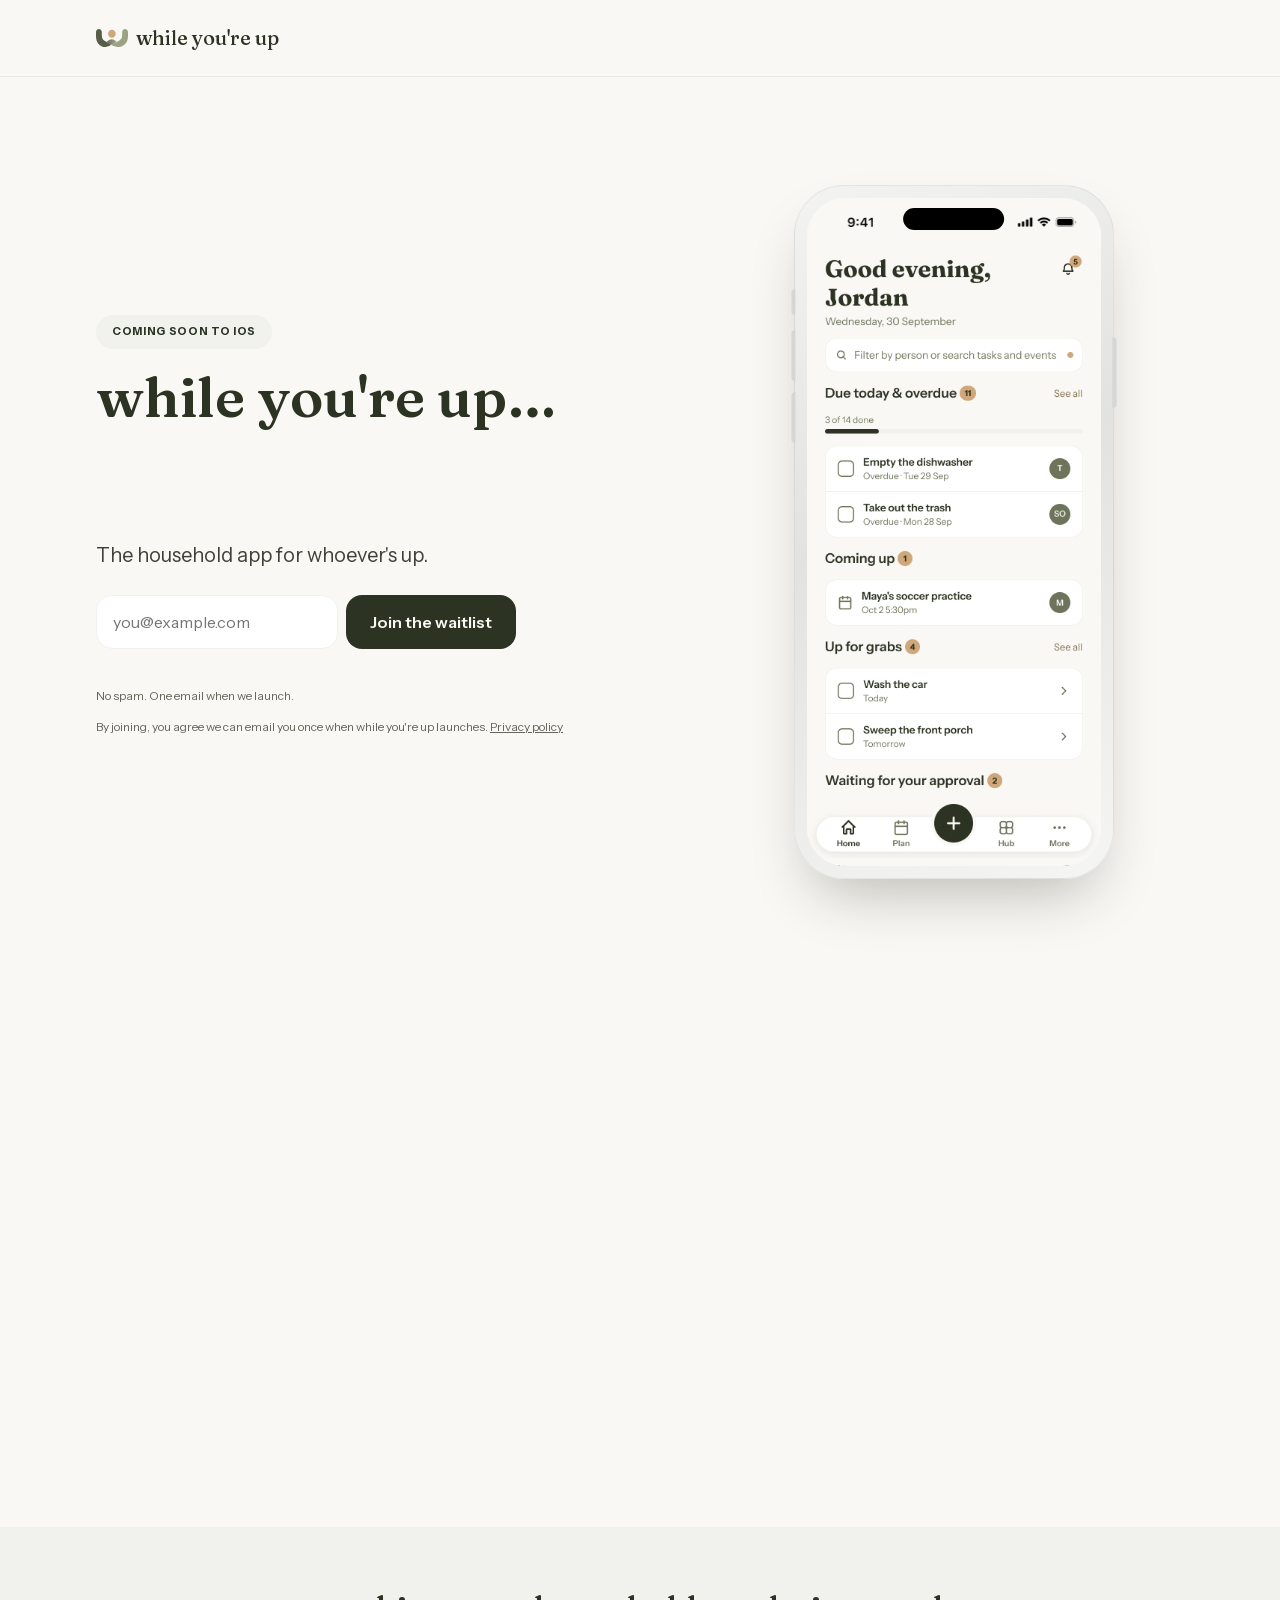
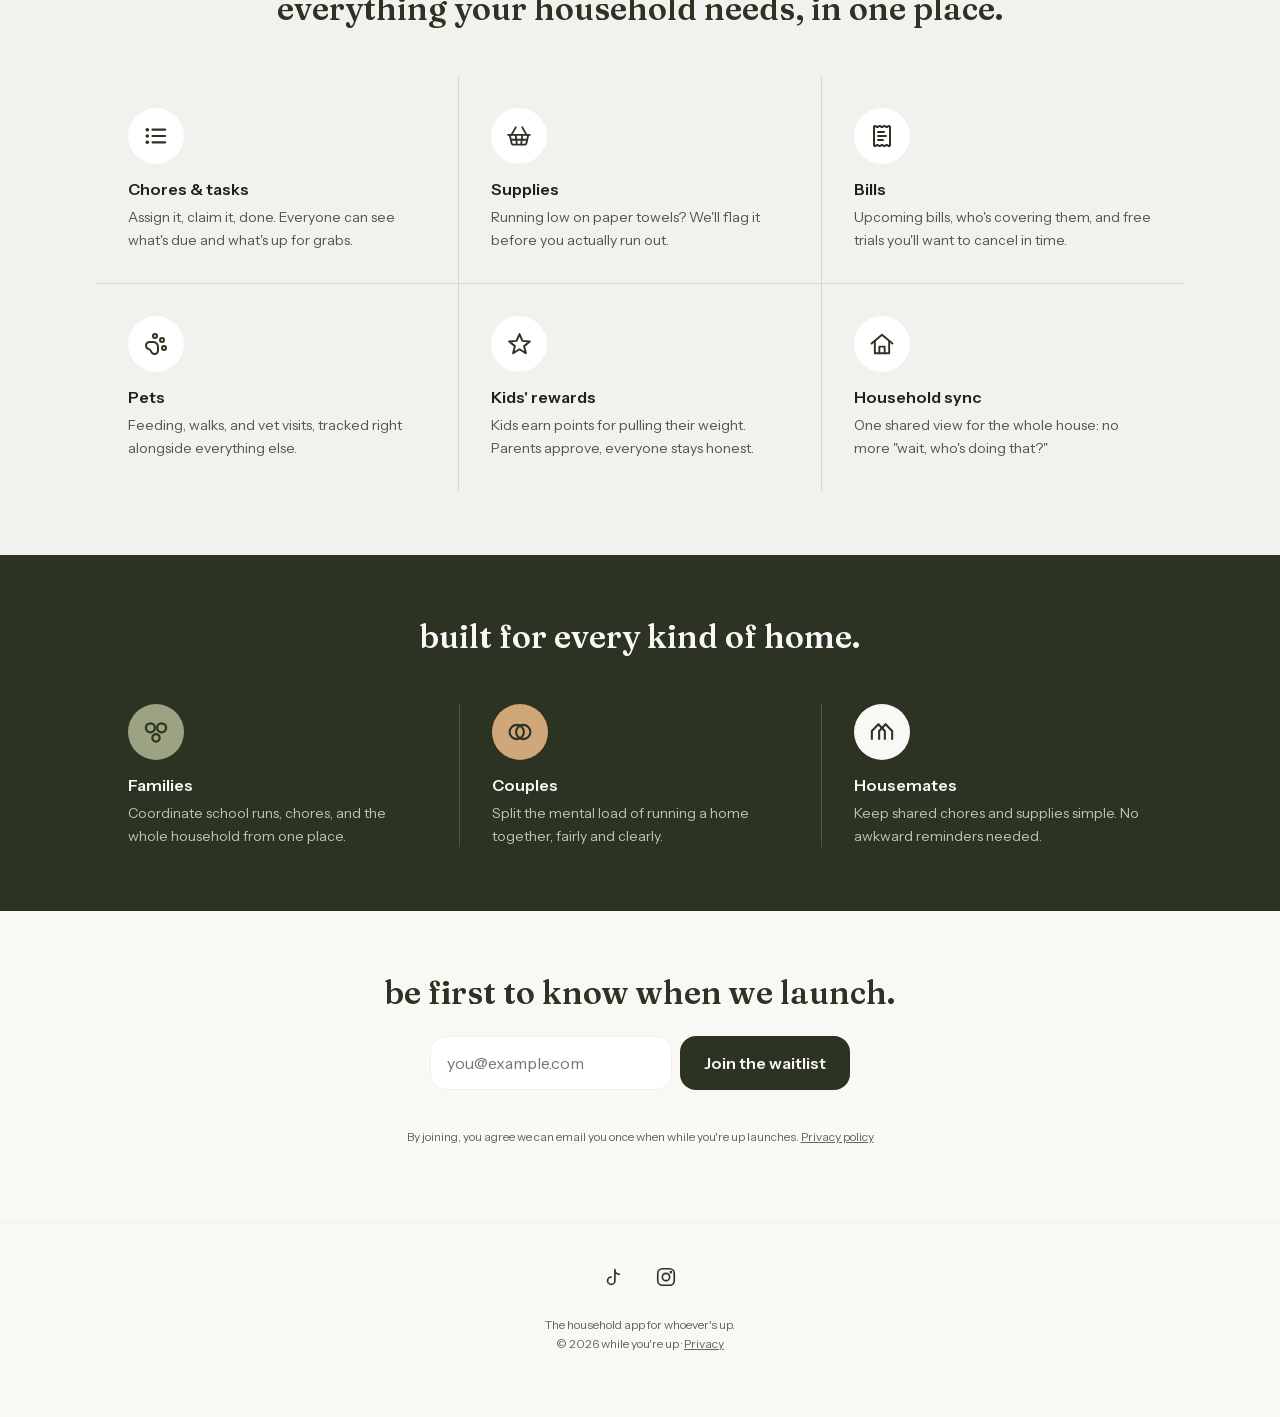
==== commit afc097f8: "Households band: enlarge families icon to match the rest Co-Authored-By: Claude Sonnet 5.5 <noreply@" ====
--- a/index.html
+++ b/index.html
@@ -37,7 +37,7 @@
   <link rel="icon" href="assets/favicon-192.png" type="image/png" sizes="192x192" />
   <link rel="apple-touch-icon" href="assets/apple-touch-icon.png" />
   <link rel="stylesheet" href="css/tokens.css?v=17" />
-  <link rel="stylesheet" href="css/styles.css?v=21" />
+  <link rel="stylesheet" href="css/styles.css?v=22" />
 </head>
 <body>
   <header class="site-header">
--- a/css/styles.css
+++ b/css/styles.css
@@ -534,6 +534,9 @@
   height: 26px;
   display: block;
 }
+/* Same idea as the feature icons: the three-dot families glyph is the
+   squarest and reads smaller than the wide couples/housemates glyphs. */
+.household-icon img[src$="icon-families.svg"] { width: 28px; height: 28px; }
 
 .household-icon-sage { background: var(--color-sage-green); }
 .household-icon-tan { background: var(--color-warm-tan); }
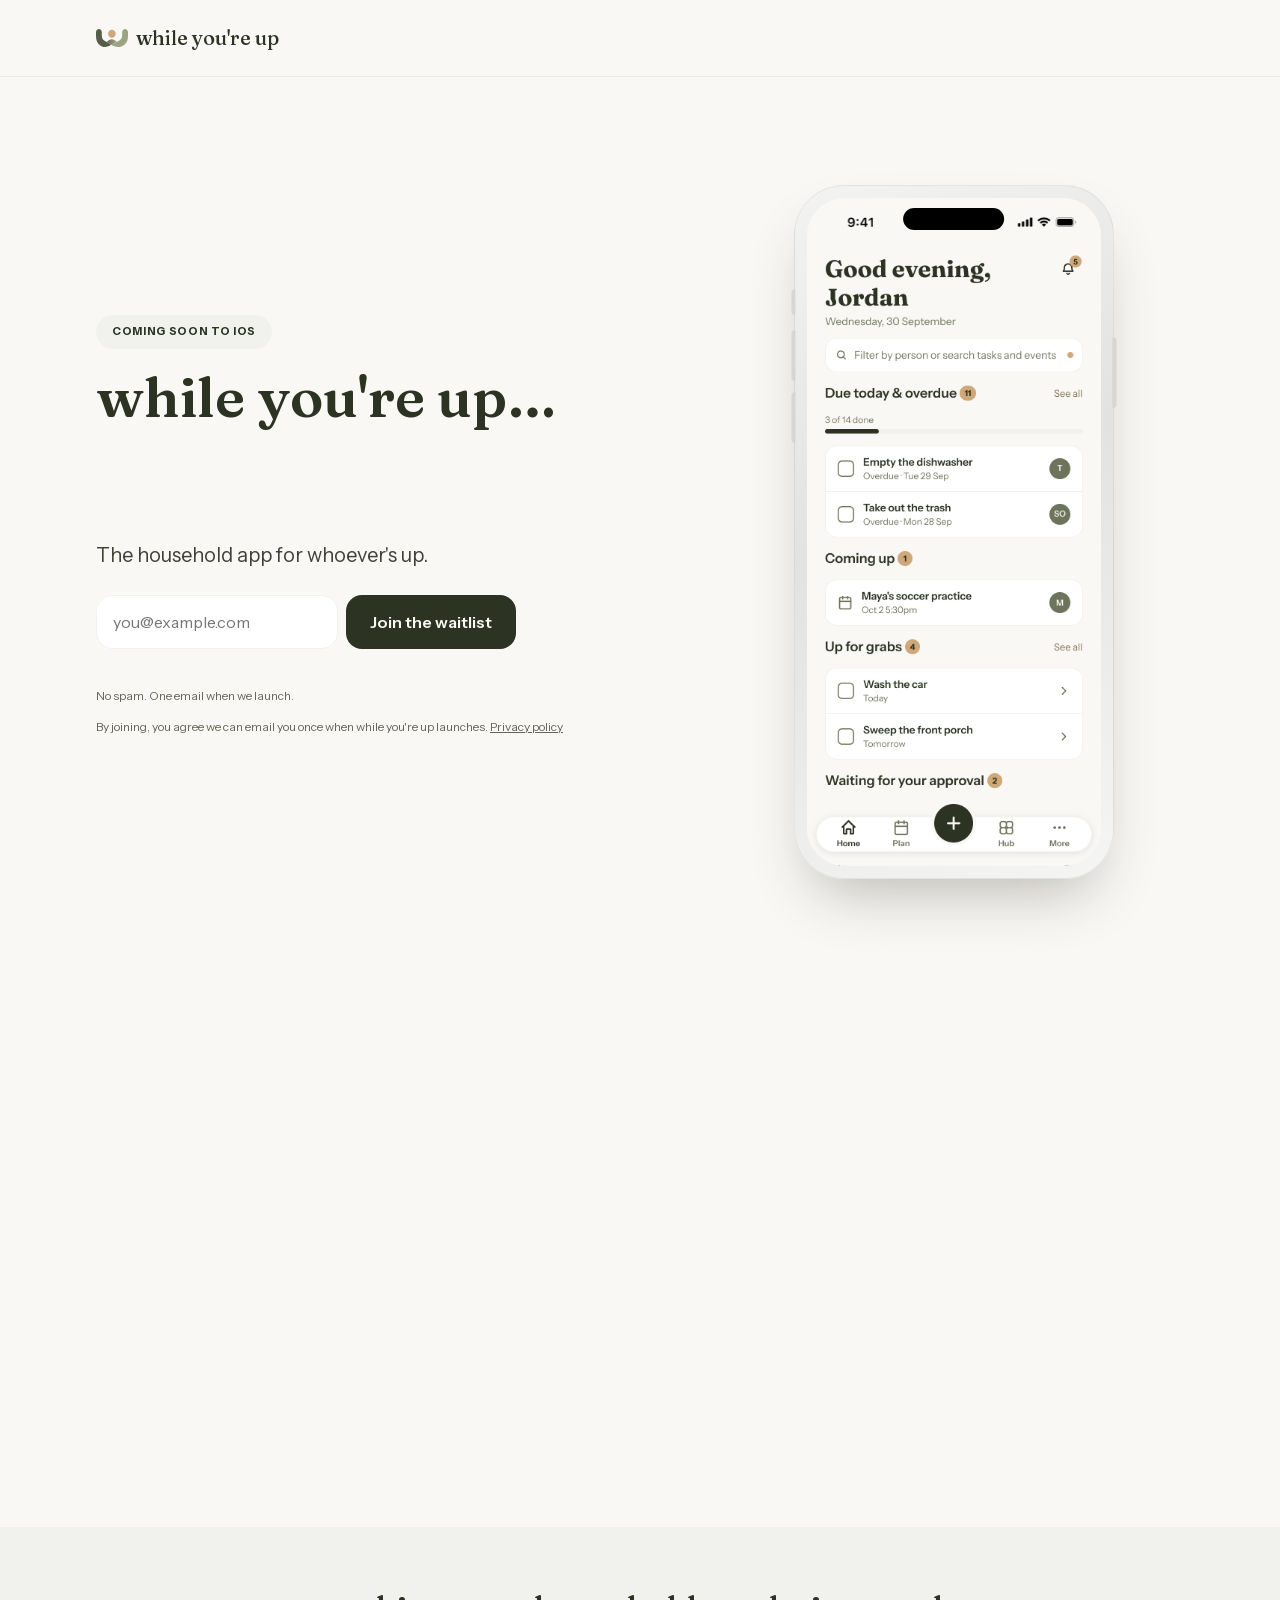
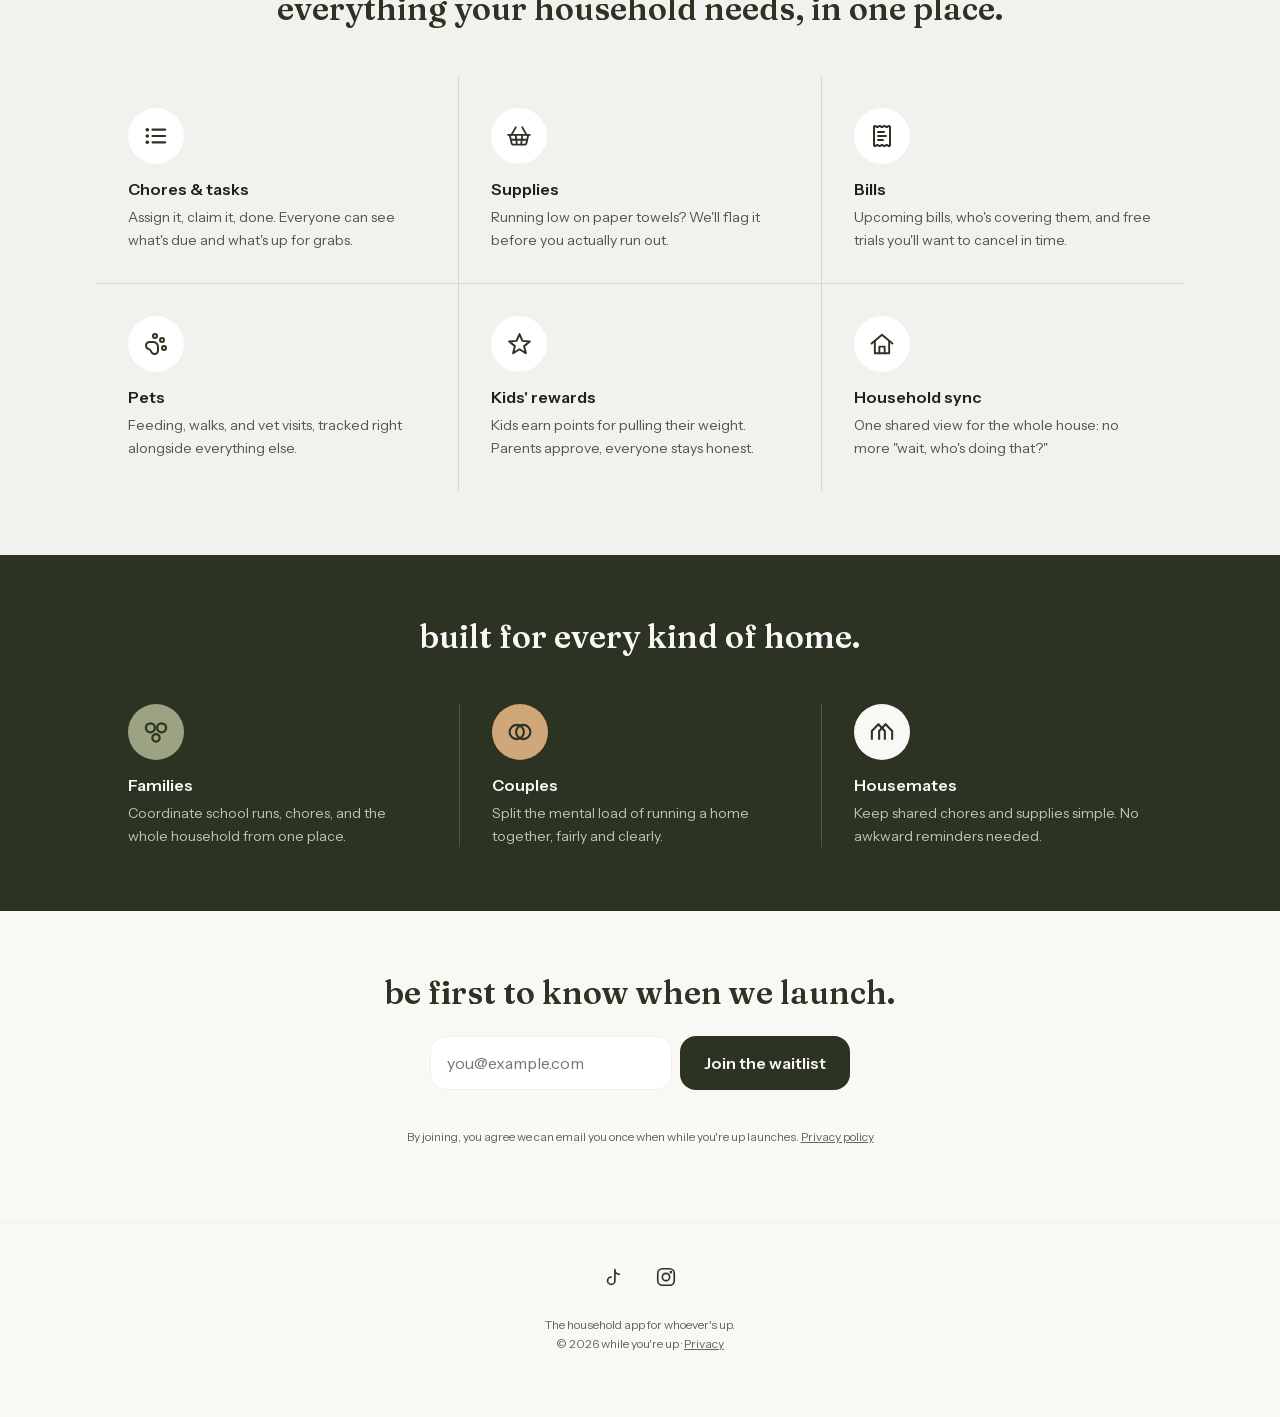
==== commit 593c0385: "Add Google Analytics tag (G-524Z3EJWE3) to index and privacy pages Co-Authored-By: Claude Sonnet 5.5" ====
--- a/index.html
+++ b/index.html
@@ -3,6 +3,15 @@
 <head>
   <meta charset="utf-8" />
   <meta name="viewport" content="width=device-width, initial-scale=1" />
+<!-- Google tag (gtag.js) -->
+<script async src="https://www.googletagmanager.com/gtag/js?id=G-524Z3EJWE3"></script>
+<script>
+  window.dataLayer = window.dataLayer || [];
+  function gtag(){dataLayer.push(arguments);}
+  gtag('js', new Date());
+
+  gtag('config', 'G-524Z3EJWE3');
+</script>
   <!-- The page is light-only by design (the phone mockup is a light-mode
        screenshot); this tells browsers not to auto-dark-mode native
        controls/scrollbars to match OS dark mode, which would clash with
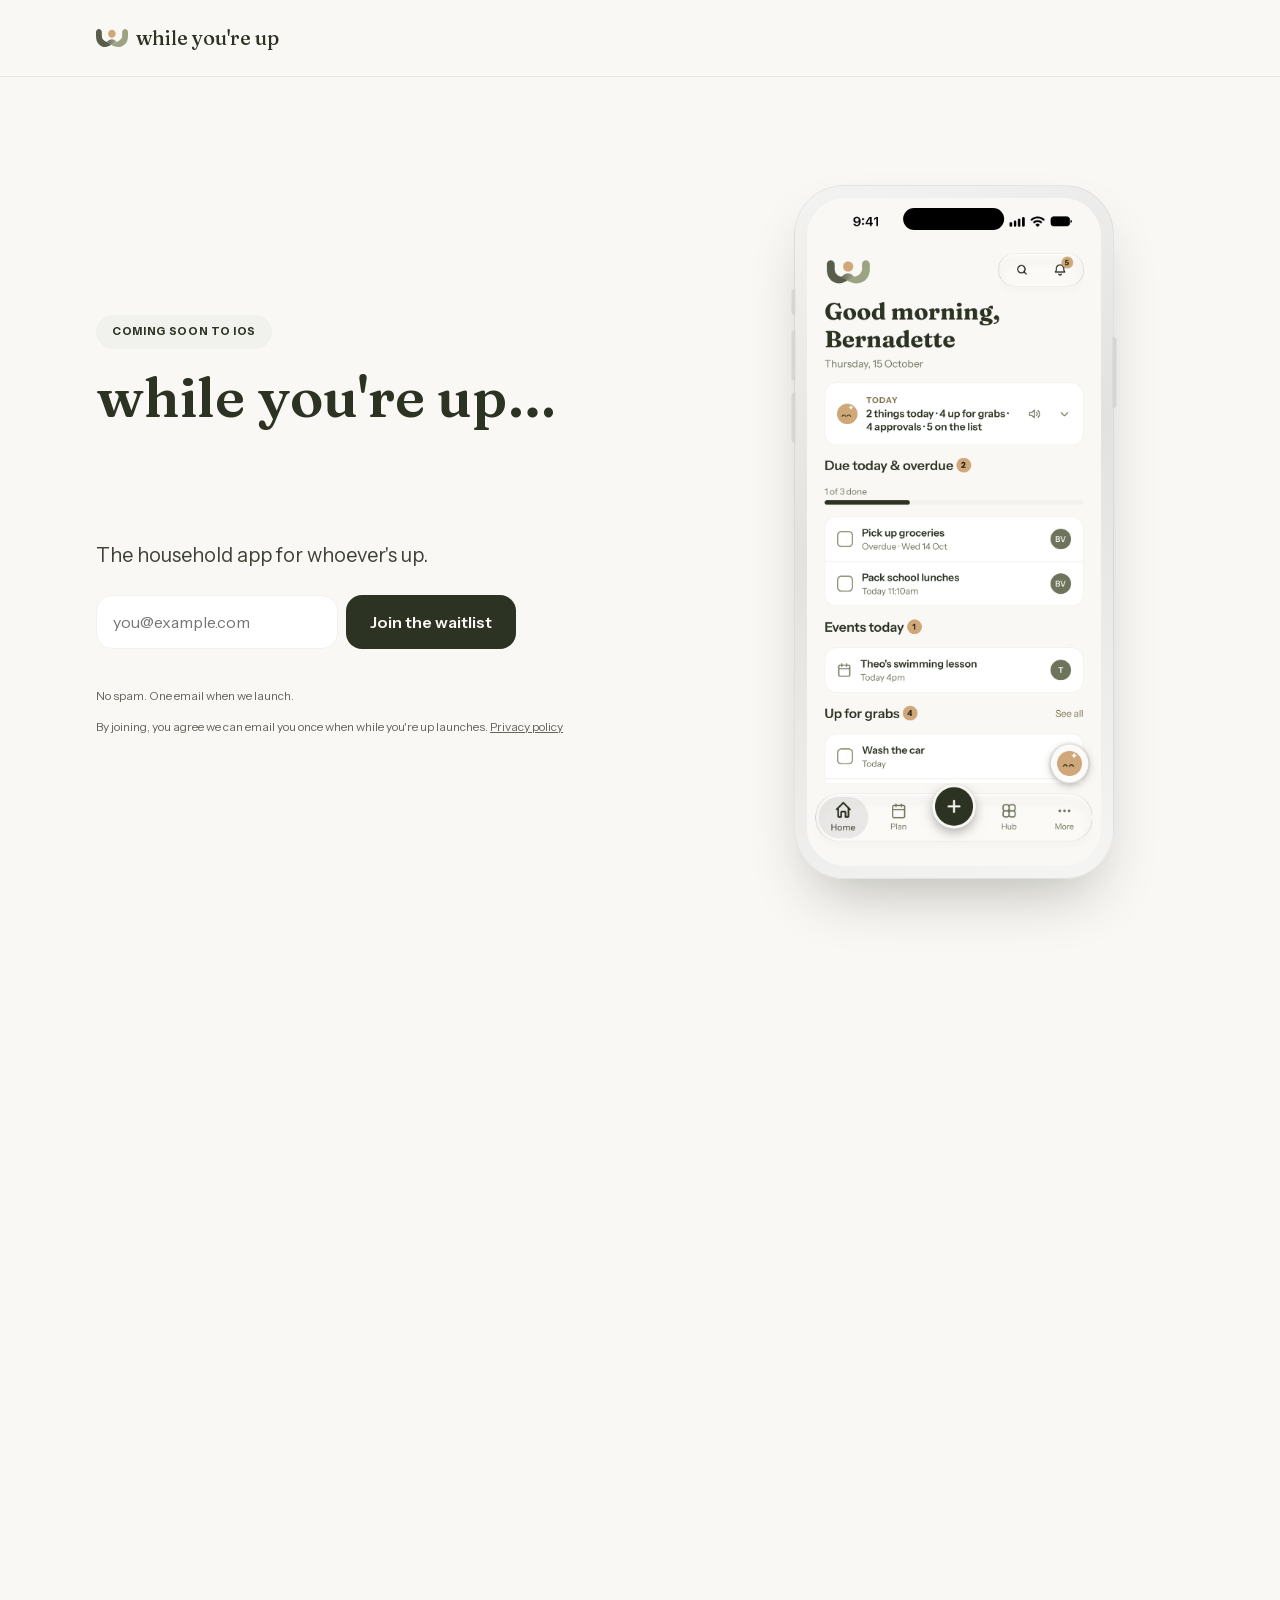
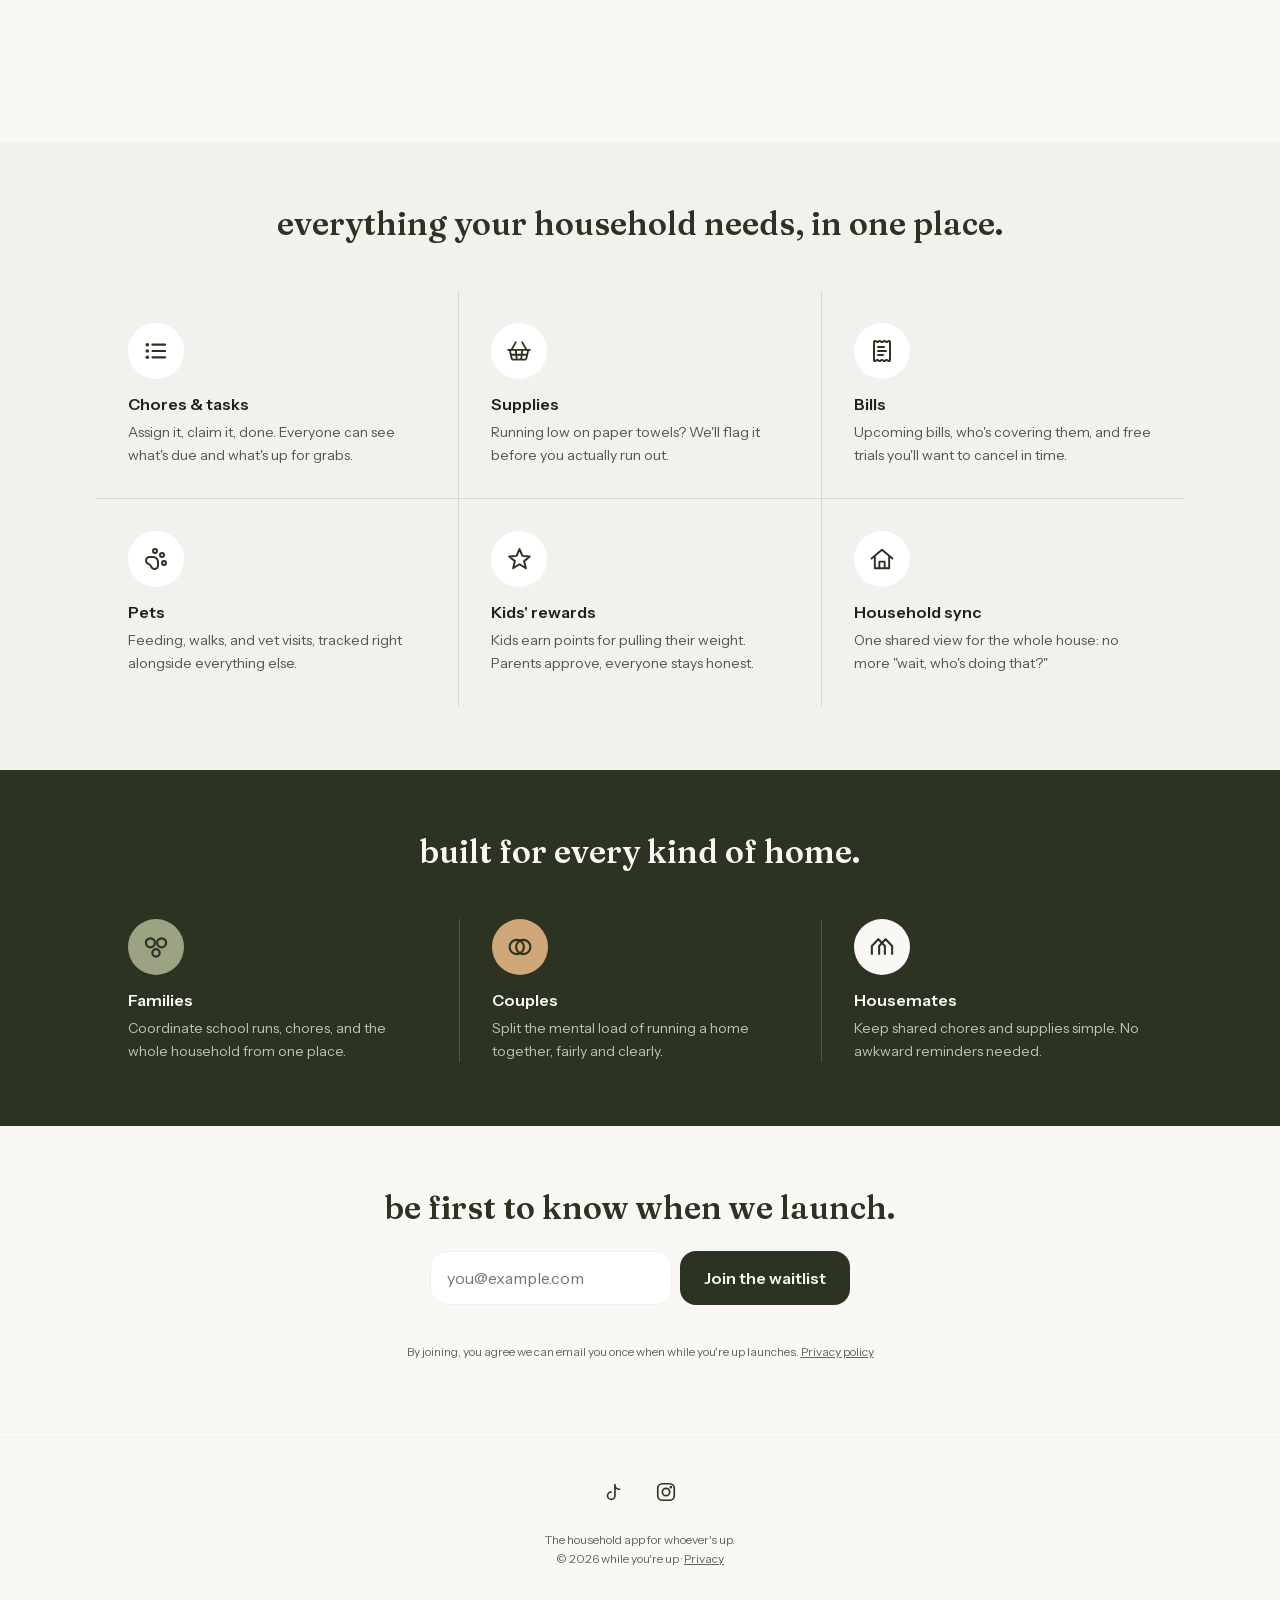
==== commit 89ae2460: "Screenjack: v2 home screen (Wendy brief collapsed, no trial card) with floating Wendy button Co-Auth" ====
--- a/index.html
+++ b/index.html
@@ -46,7 +46,7 @@
   <link rel="icon" href="assets/favicon-192.png" type="image/png" sizes="192x192" />
   <link rel="apple-touch-icon" href="assets/apple-touch-icon.png" />
   <link rel="stylesheet" href="css/tokens.css?v=17" />
-  <link rel="stylesheet" href="css/styles.css?v=22" />
+  <link rel="stylesheet" href="css/styles.css?v=25" />
 </head>
 <body>
   <header class="site-header">
@@ -104,11 +104,14 @@
                 <div class="iphone-side-button iphone-volume-down"></div>
                 <div class="iphone-side-button iphone-power-button"></div>
                 <div class="iphone-screen" data-phone-viewport>
-                  <img class="iphone-status-bar" src="assets/status-bar.png" alt="" />
-                  <img class="iphone-content" src="assets/hero-content-scroll.png"
-                       alt="while you're up app home screen showing due today and overdue tasks, upcoming events, up for grabs, approvals, running low supplies, renewing subscriptions, and kids' points"
+                  <img class="iphone-status-bar" src="assets/status-bar.png?v=2" alt="" />
+                  <img class="iphone-content" src="assets/hero-content-scroll.png?v=5"
+                       alt="while you're up app home screen showing Wendy's daily brief, due today and overdue tasks, events today, up for grabs, approvals, running low supplies, upcoming expenses, and kids' points"
                        data-phone-content />
-                  <img class="iphone-bottom-nav" src="assets/bottom-nav.png" alt="" />
+                  <div class="iphone-bottom">
+                    <img class="iphone-wendy" src="assets/wendy-fab.png" alt="" />
+                    <img class="iphone-bottom-nav" src="assets/bottom-nav.png?v=2" alt="" />
+                  </div>
                 </div>
               </div>
             </div>
--- a/css/styles.css
+++ b/css/styles.css
@@ -310,30 +310,48 @@
 }
 
 .iphone-status-bar,
-.iphone-bottom-nav {
+.iphone-bottom {
   position: absolute;
   left: 0;
   width: 100%;
-  display: block;
   z-index: 2;
   pointer-events: none;
 }
 
-.iphone-status-bar { top: 0; }
+.iphone-status-bar { top: 0; display: block; }
+
+.iphone-bottom { bottom: 0; }
+
+/* Wendy's floating button hovers over the screen's bottom-right corner,
+   just above the nav bar. Offsets are percentages of the screen width
+   (margins resolve against width), so it scales with the phone. */
+.iphone-wendy {
+  position: absolute;
+  right: 2.49%;
+  bottom: 100%;
+  margin-bottom: -1.16%;
+  width: 15.92%;
+  height: auto;
+  display: block;
+  /* Soft elevation so it reads as hovering over the content. */
+  filter: drop-shadow(0 0.35em 0.5em rgba(44, 51, 34, 0.2)) drop-shadow(0 0.08em 0.15em rgba(44, 51, 34, 0.22));
+  font-size: 8px;
+}
 
 .iphone-bottom-nav {
-  bottom: 0;
+  display: block;
+  width: 100%;
   /* Padding (not a bottom offset) lifts the pill off the screen's rounded
      corner while the background fills that strip — otherwise scrolling
      content would show through the gap left underneath the nav image. */
   box-sizing: border-box;
-  padding-bottom: 2.5%;
+  padding-bottom: 6.1%;
   background: var(--color-cream-base);
 }
 
 .iphone-content {
   position: absolute;
-  top: 6.6%; /* matches the status bar's proportional height */
+  top: 6.64%; /* matches the status bar's proportional height */
   left: 0;
   width: 100%;
   display: block;
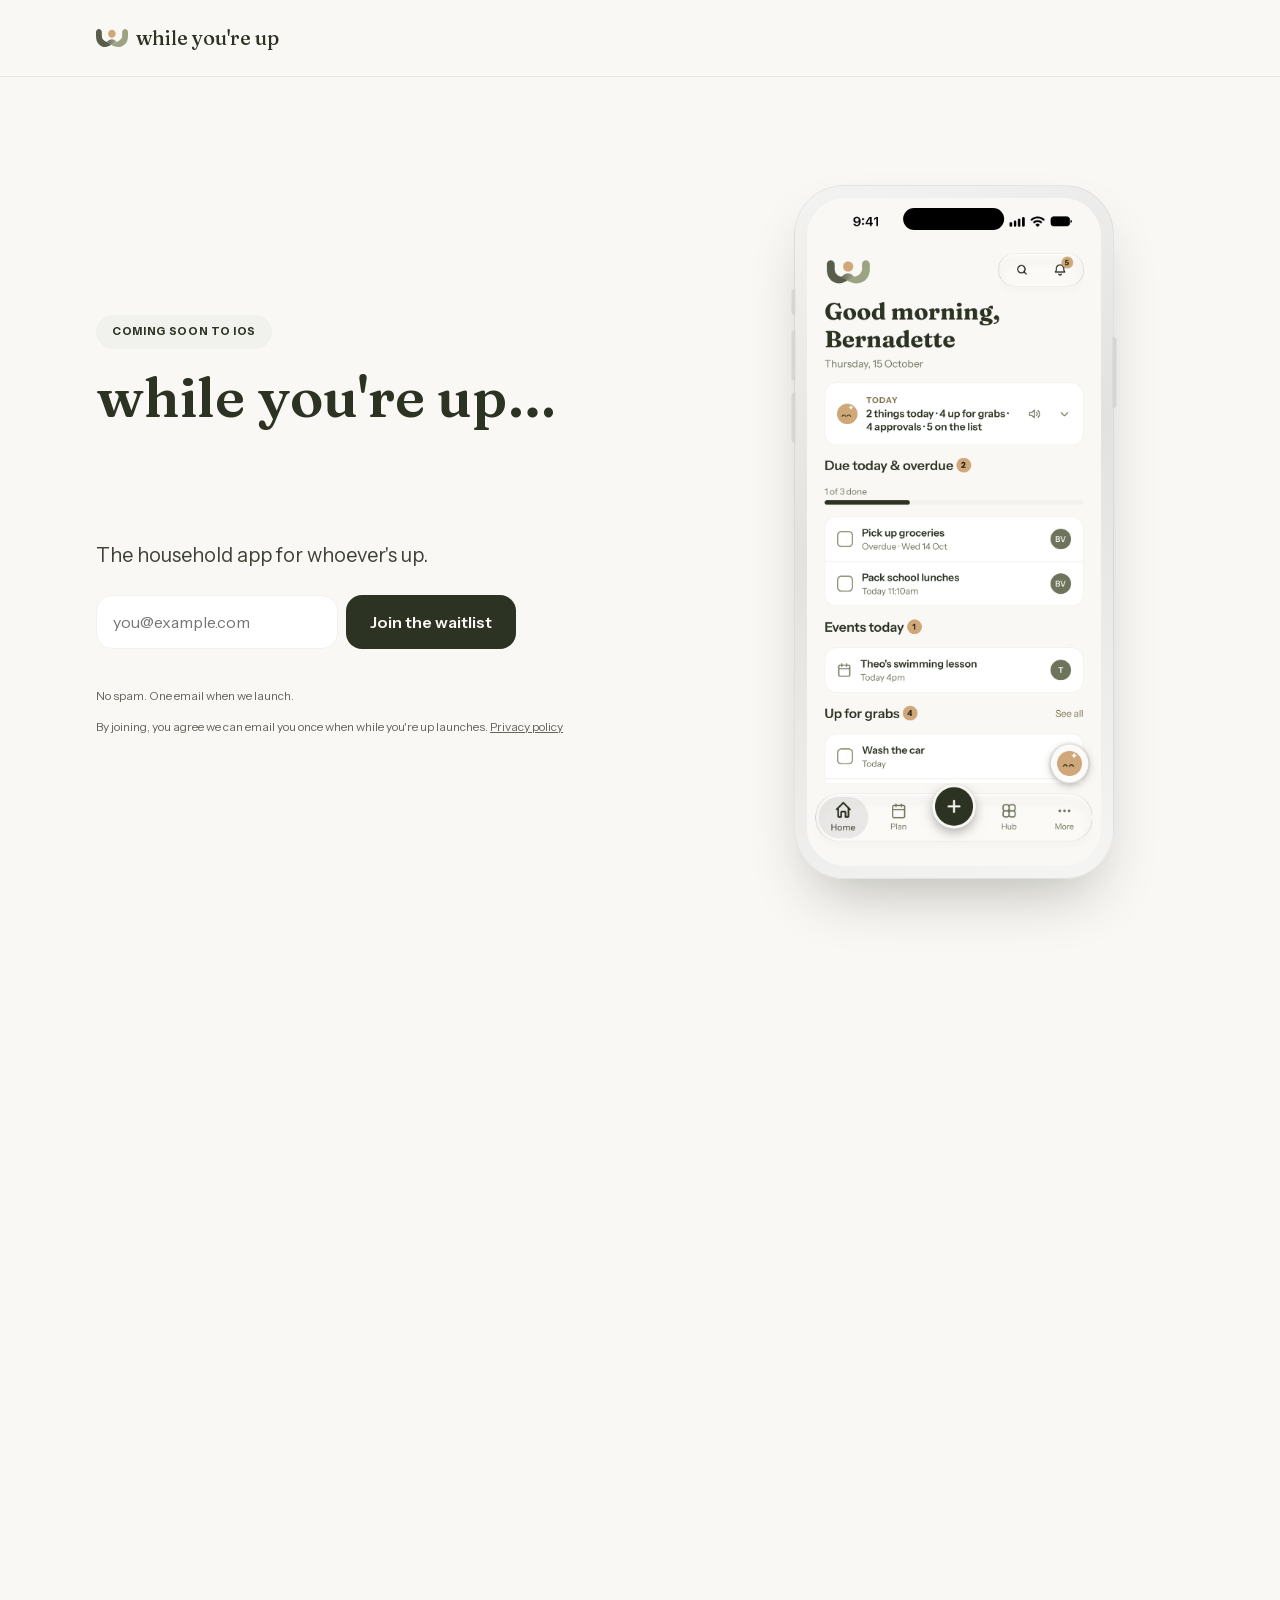
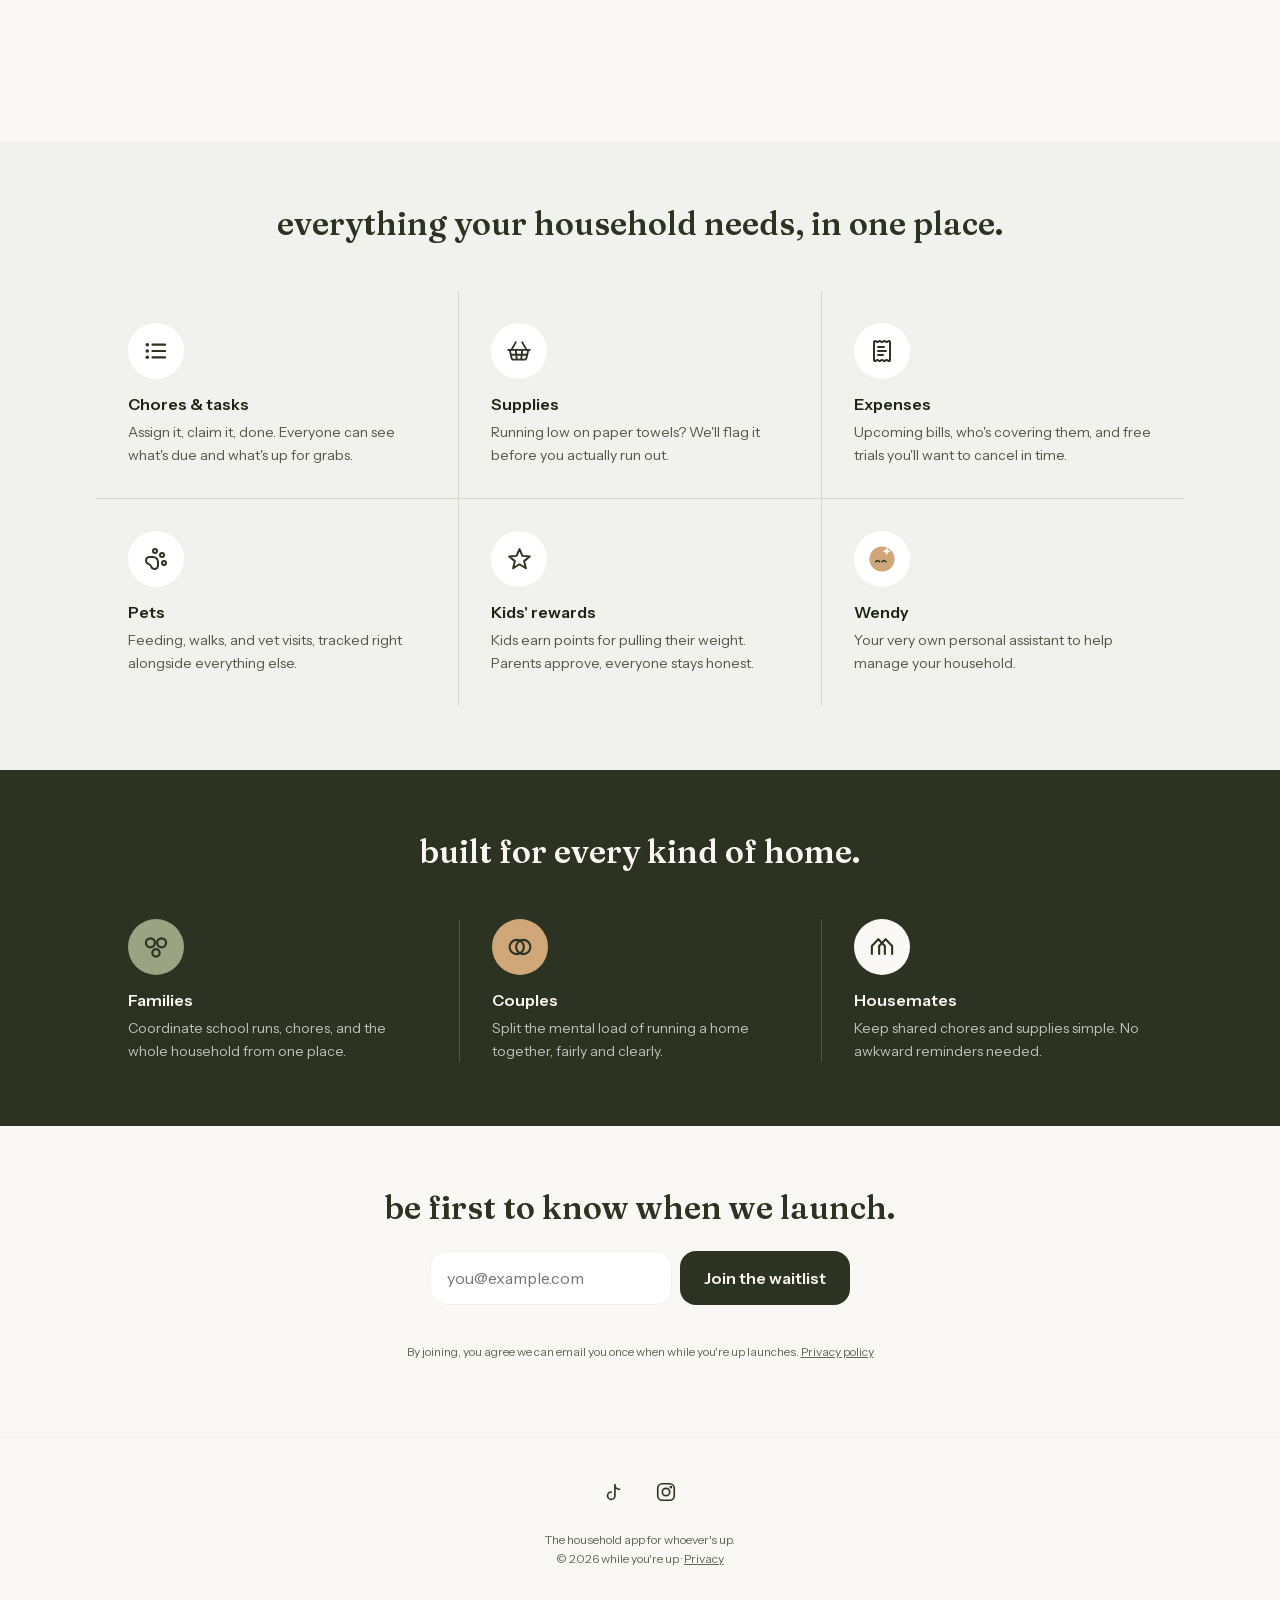
==== commit 08ba46ad: "Features: Bills -> Expenses; Household sync -> Wendy with Figma glyph icon Co-Authored-By: Claude So" ====
--- a/index.html
+++ b/index.html
@@ -46,7 +46,7 @@
   <link rel="icon" href="assets/favicon-192.png" type="image/png" sizes="192x192" />
   <link rel="apple-touch-icon" href="assets/apple-touch-icon.png" />
   <link rel="stylesheet" href="css/tokens.css?v=17" />
-  <link rel="stylesheet" href="css/styles.css?v=25" />
+  <link rel="stylesheet" href="css/styles.css?v=28" />
 </head>
 <body>
   <header class="site-header">
@@ -136,7 +136,7 @@
           </div>
           <div class="feature-card">
             <div class="feature-icon"><img src="assets/icons/icon-bills.svg" alt="" /></div>
-            <h3>Bills</h3>
+            <h3>Expenses</h3>
             <p>Upcoming bills, who's covering them, and free trials you'll want to cancel in time.</p>
           </div>
           <div class="feature-card">
@@ -150,9 +150,9 @@
             <p>Kids earn points for pulling their weight. Parents approve, everyone stays honest.</p>
           </div>
           <div class="feature-card">
-            <div class="feature-icon"><img src="assets/icons/icon-household.svg" alt="" /></div>
-            <h3>Household sync</h3>
-            <p>One shared view for the whole house: no more "wait, who's doing that?"</p>
+            <div class="feature-icon"><img src="assets/icons/icon-wendy.svg" alt="" /></div>
+            <h3>Wendy</h3>
+            <p>Your very own personal assistant to help manage your household.</p>
           </div>
         </div>
       </div>
--- a/css/styles.css
+++ b/css/styles.css
@@ -492,8 +492,8 @@
    uniform. */
 .feature-icon img[src$="icon-chores.svg"] { width: 28px; height: 28px; }
 .feature-icon img[src$="icon-bills.svg"],
-.feature-icon img[src$="icon-pets.svg"],
-.feature-icon img[src$="icon-household.svg"] { width: 24px; height: 24px; }
+.feature-icon img[src$="icon-pets.svg"] { width: 24px; height: 24px; }
+.feature-icon img[src$="icon-wendy.svg"] { width: 30px; height: 30px; }
 .feature-icon img[src$="icon-points.svg"] { width: 25px; height: 25px; }
 
 .feature-card h3 {
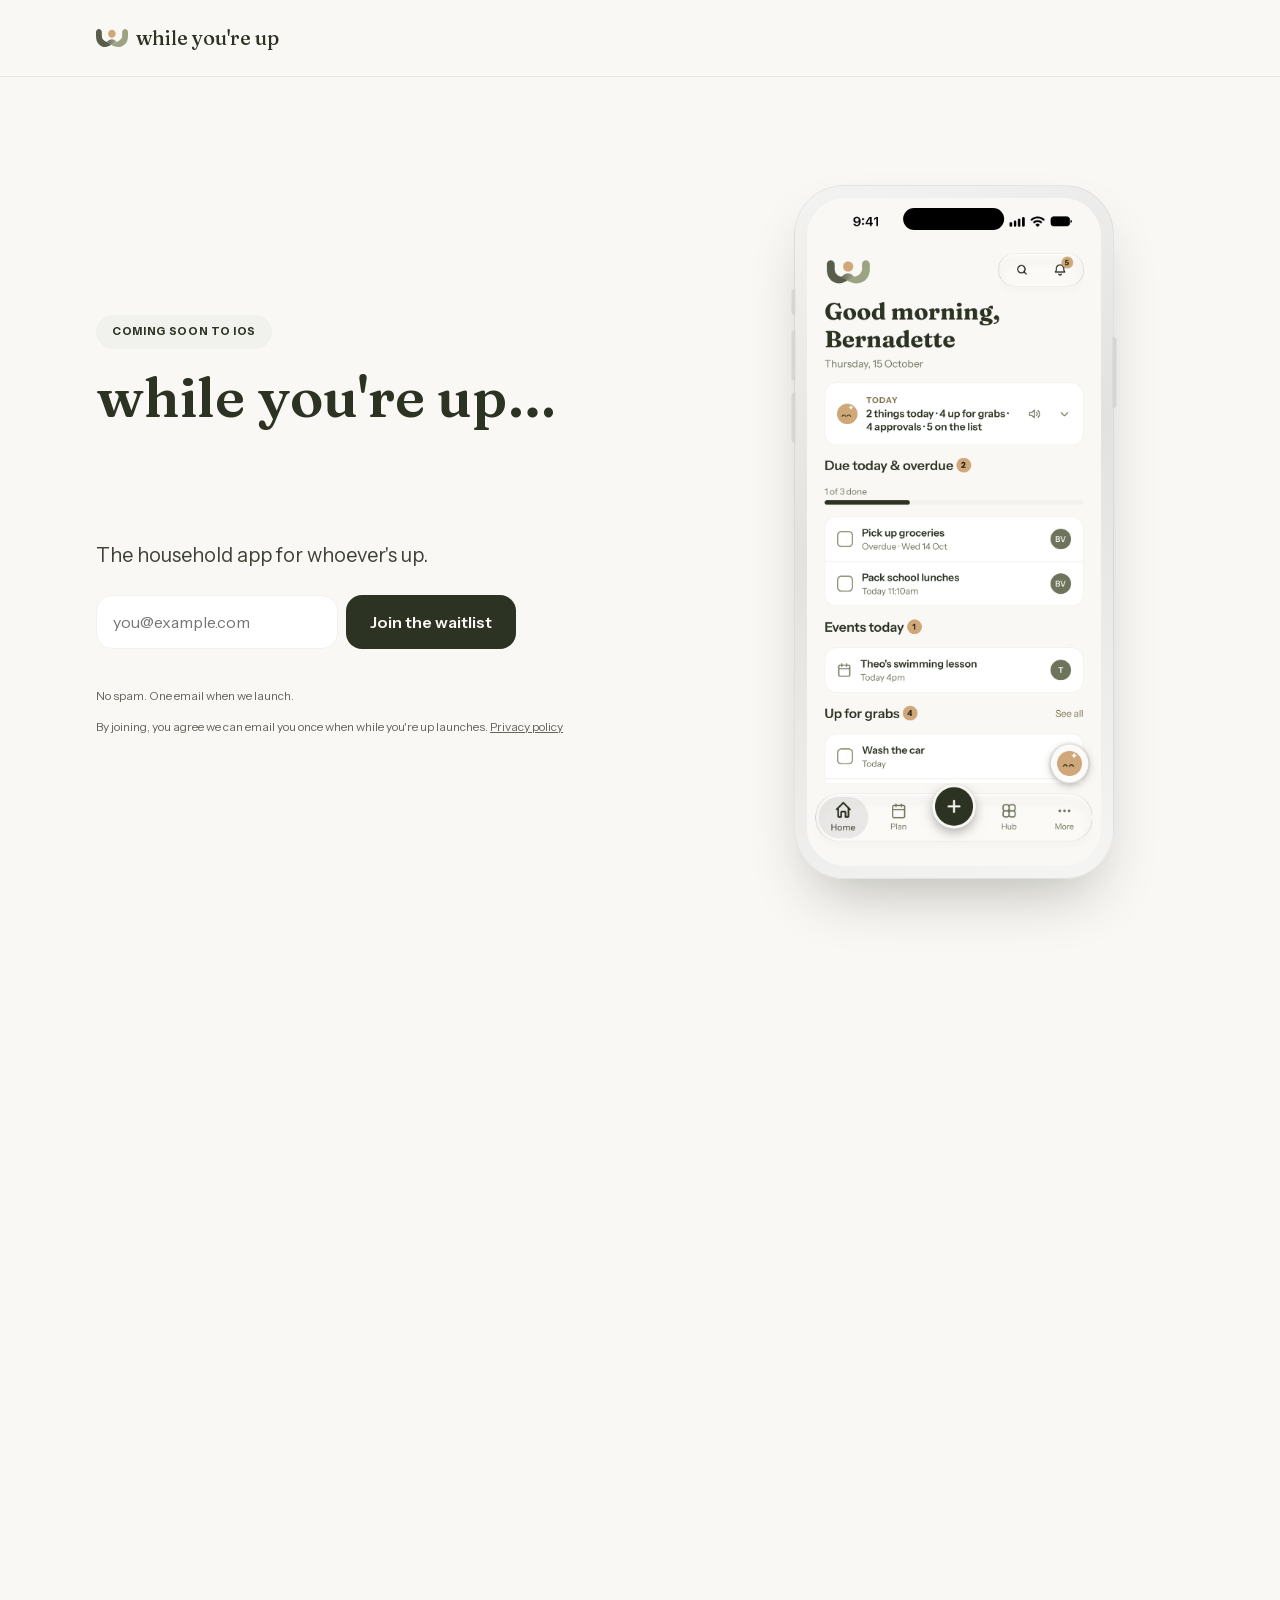
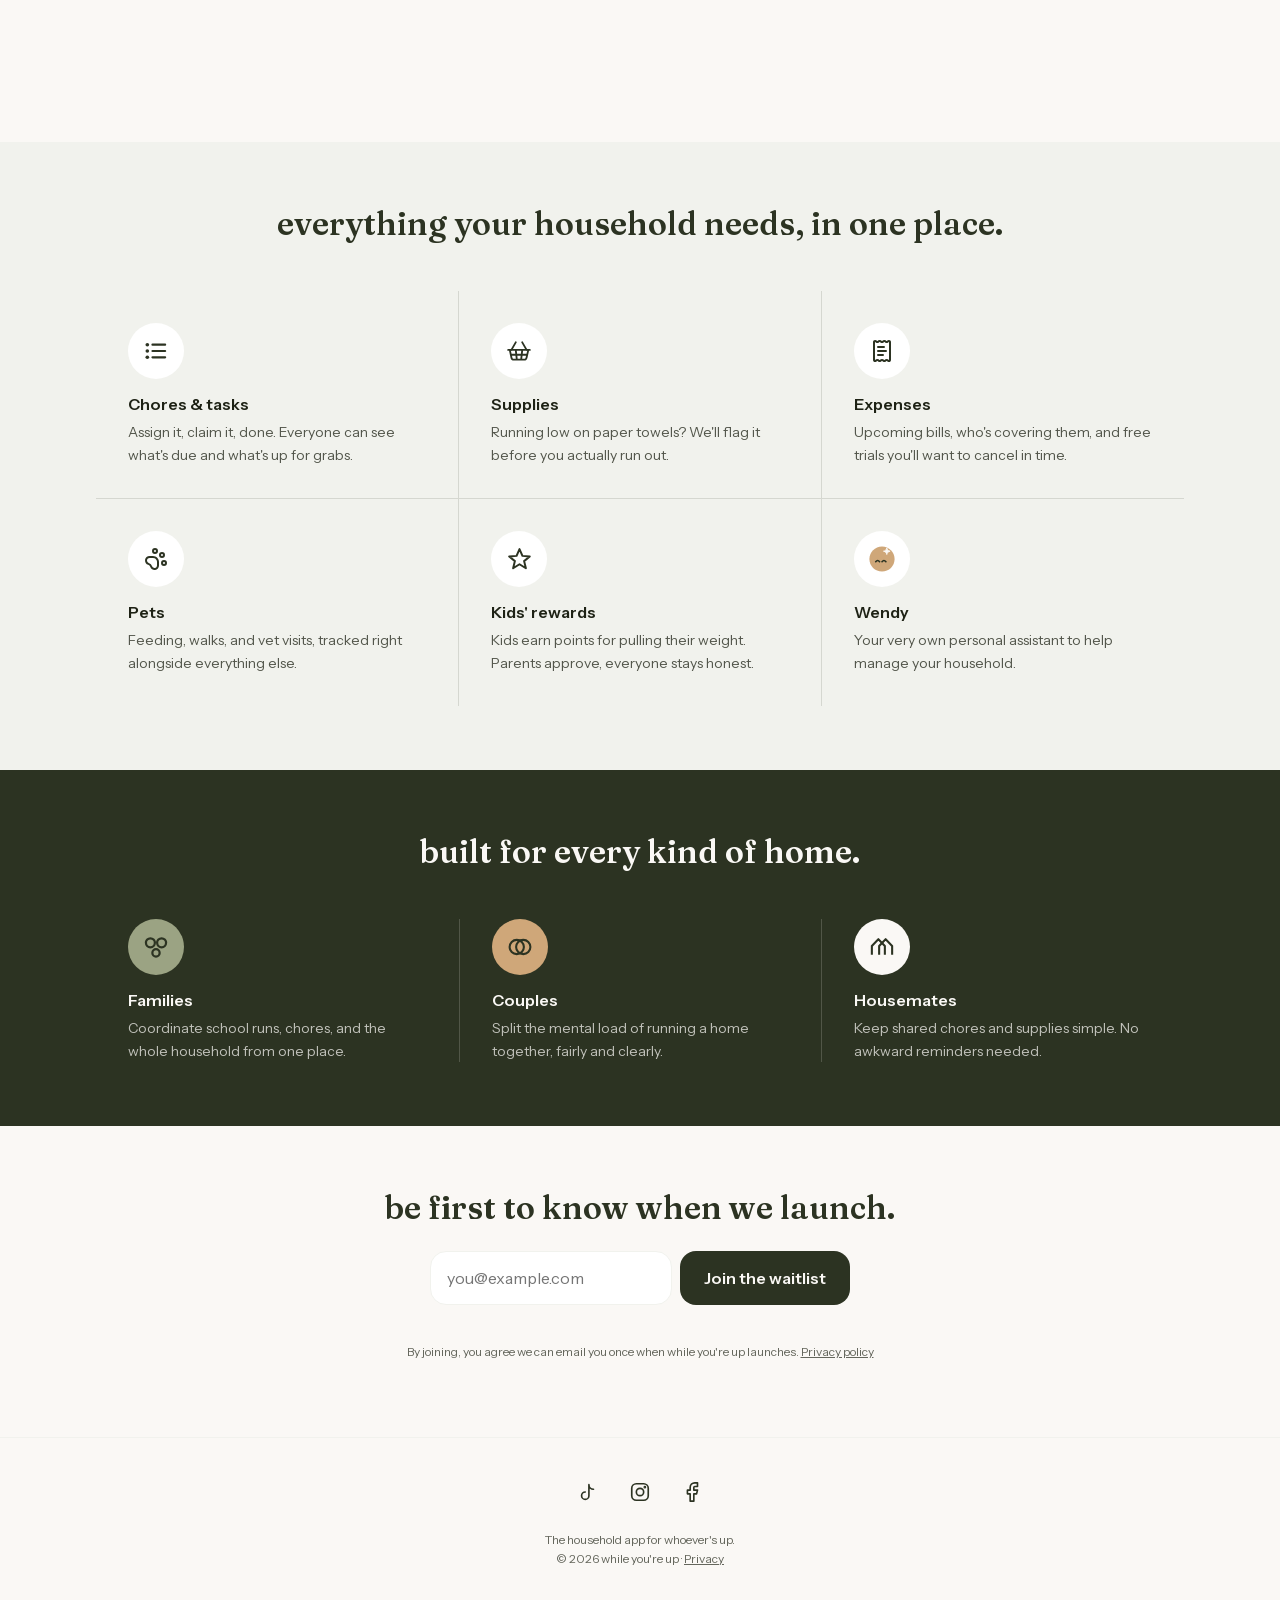
==== commit b7c39517: "Footer: add Facebook link; privacy policy mentions Facebook Co-Authored-By: Claude Sonnet 5.5 <norep" ====
--- a/index.html
+++ b/index.html
@@ -218,6 +218,11 @@
             <svg viewBox="0 0 24 24" width="22" height="22" fill="none" stroke="currentColor" stroke-width="1.8" stroke-linecap="round" stroke-linejoin="round" aria-hidden="true" focusable="false"><rect x="3" y="3" width="18" height="18" rx="5"/><circle cx="12" cy="12" r="4"/><circle cx="17.3" cy="6.7" r="0.6" fill="currentColor"/></svg>
           </a>
         </li>
+        <li>
+          <a href="https://www.facebook.com/share/1e8yYxVtba/" target="_blank" rel="noopener noreferrer" aria-label="while you're up on Facebook (opens in a new tab)">
+            <svg viewBox="0 0 24 24" width="22" height="22" fill="none" stroke="currentColor" stroke-width="1.8" stroke-linecap="round" stroke-linejoin="round" aria-hidden="true" focusable="false"><path d="M18 2h-3a5 5 0 0 0-5 5v3H7v4h3v8h4v-8h3l1-4h-4V7a1 1 0 0 1 1-1h3z"/></svg>
+          </a>
+        </li>
       </ul>
       <p class="footer-text">The household app for whoever's up.</p>
       <p class="footer-text">&copy; 2026 while you're up · <a href="/privacy.html">Privacy</a></p>
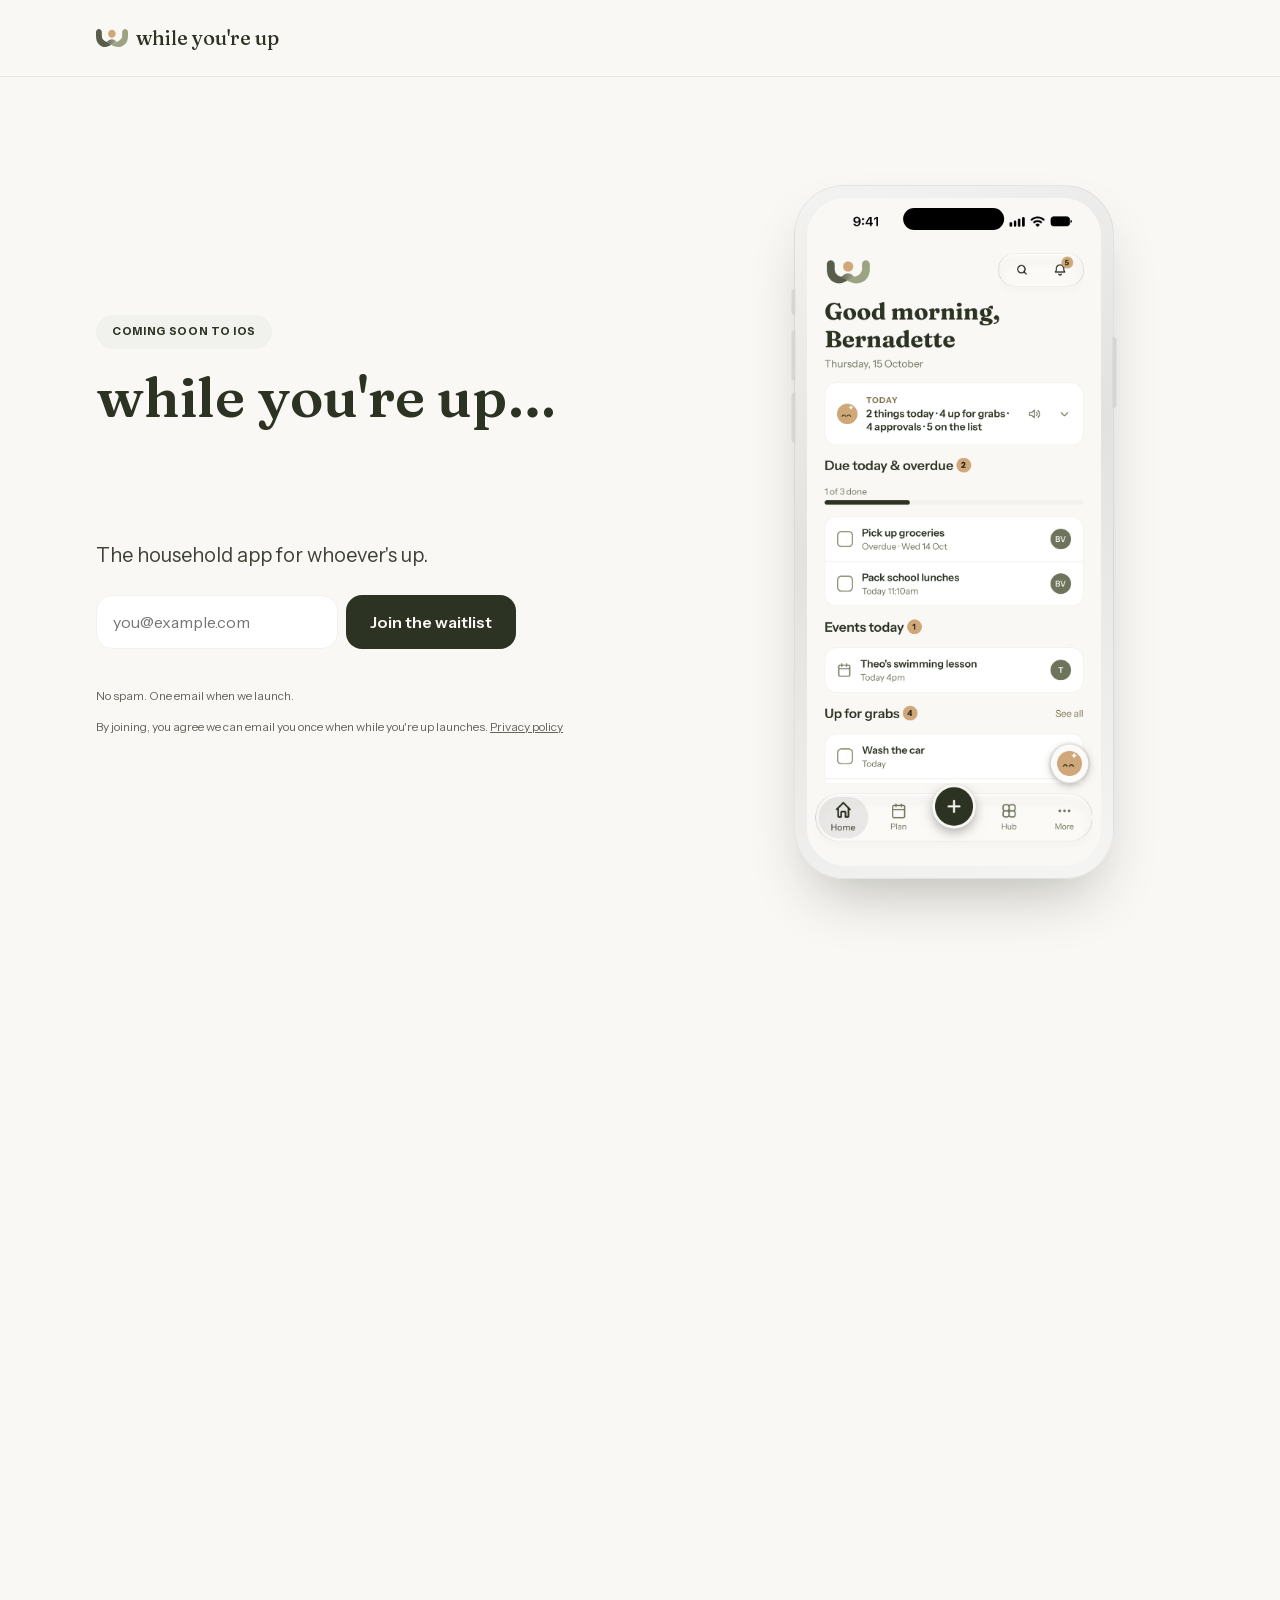
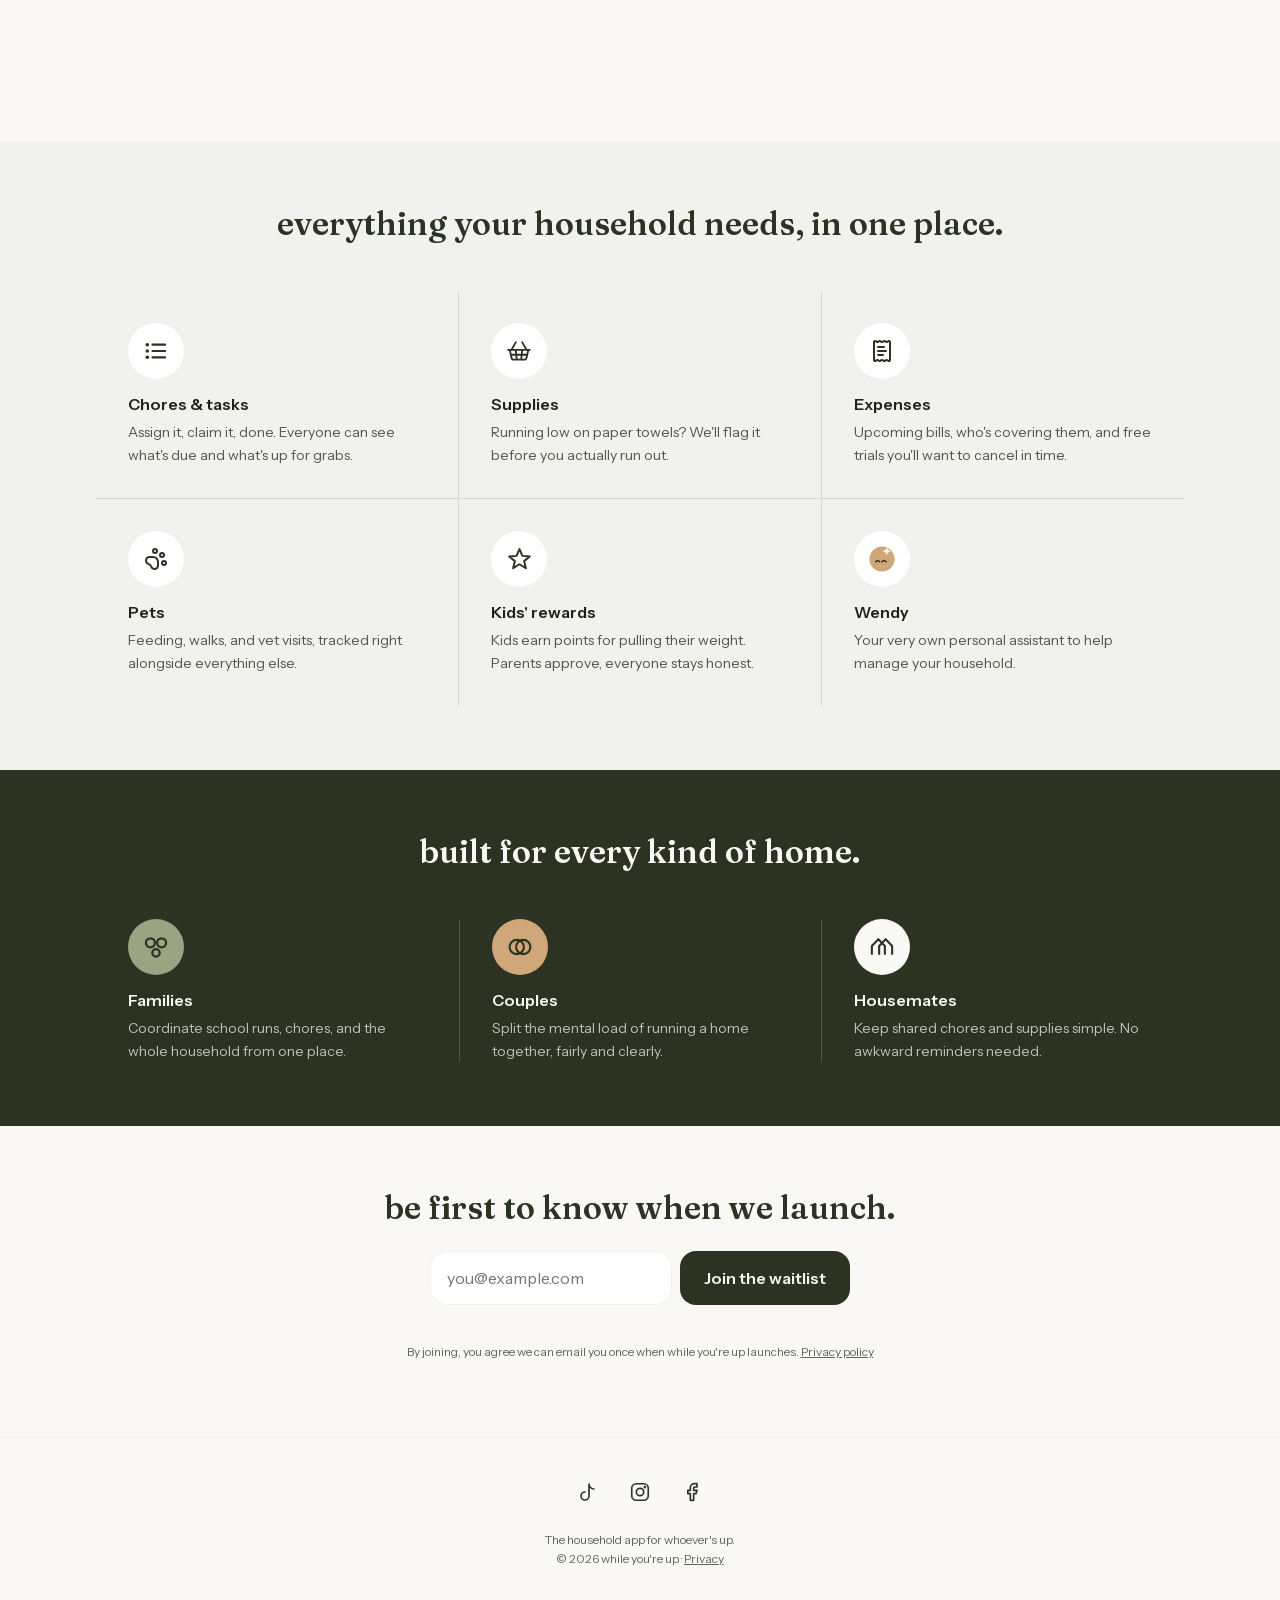
==== commit e903ab97: "Footer: even out social icon sizes and stroke weights Co-Authored-By: Claude Sonnet 5.5 <noreply@ant" ====
--- a/index.html
+++ b/index.html
@@ -210,7 +210,7 @@
       <ul class="social-links">
         <li>
           <a href="https://www.tiktok.com/@whileyoureupapp" target="_blank" rel="noopener noreferrer" aria-label="while you're up on TikTok (opens in a new tab)">
-            <svg viewBox="0 0 24 24" width="22" height="22" fill="none" stroke="currentColor" stroke-width="1.8" stroke-linecap="round" stroke-linejoin="round" aria-hidden="true" focusable="false"><path d="M9 12a4 4 0 1 0 4 4V4a5 5 0 0 0 5 5"/></svg>
+            <svg viewBox="0 0 24 24" width="24" height="24" fill="none" stroke="currentColor" stroke-width="1.65" stroke-linecap="round" stroke-linejoin="round" aria-hidden="true" focusable="false"><path d="M9 12a4 4 0 1 0 4 4V4a5 5 0 0 0 5 5"/></svg>
           </a>
         </li>
         <li>
@@ -220,7 +220,7 @@
         </li>
         <li>
           <a href="https://www.facebook.com/share/1e8yYxVtba/" target="_blank" rel="noopener noreferrer" aria-label="while you're up on Facebook (opens in a new tab)">
-            <svg viewBox="0 0 24 24" width="22" height="22" fill="none" stroke="currentColor" stroke-width="1.8" stroke-linecap="round" stroke-linejoin="round" aria-hidden="true" focusable="false"><path d="M18 2h-3a5 5 0 0 0-5 5v3H7v4h3v8h4v-8h3l1-4h-4V7a1 1 0 0 1 1-1h3z"/></svg>
+            <svg viewBox="0 0 24 24" width="20" height="20" fill="none" stroke="currentColor" stroke-width="2" stroke-linecap="round" stroke-linejoin="round" aria-hidden="true" focusable="false"><path d="M18 2h-3a5 5 0 0 0-5 5v3H7v4h3v8h4v-8h3l1-4h-4V7a1 1 0 0 1 1-1h3z"/></svg>
           </a>
         </li>
       </ul>
